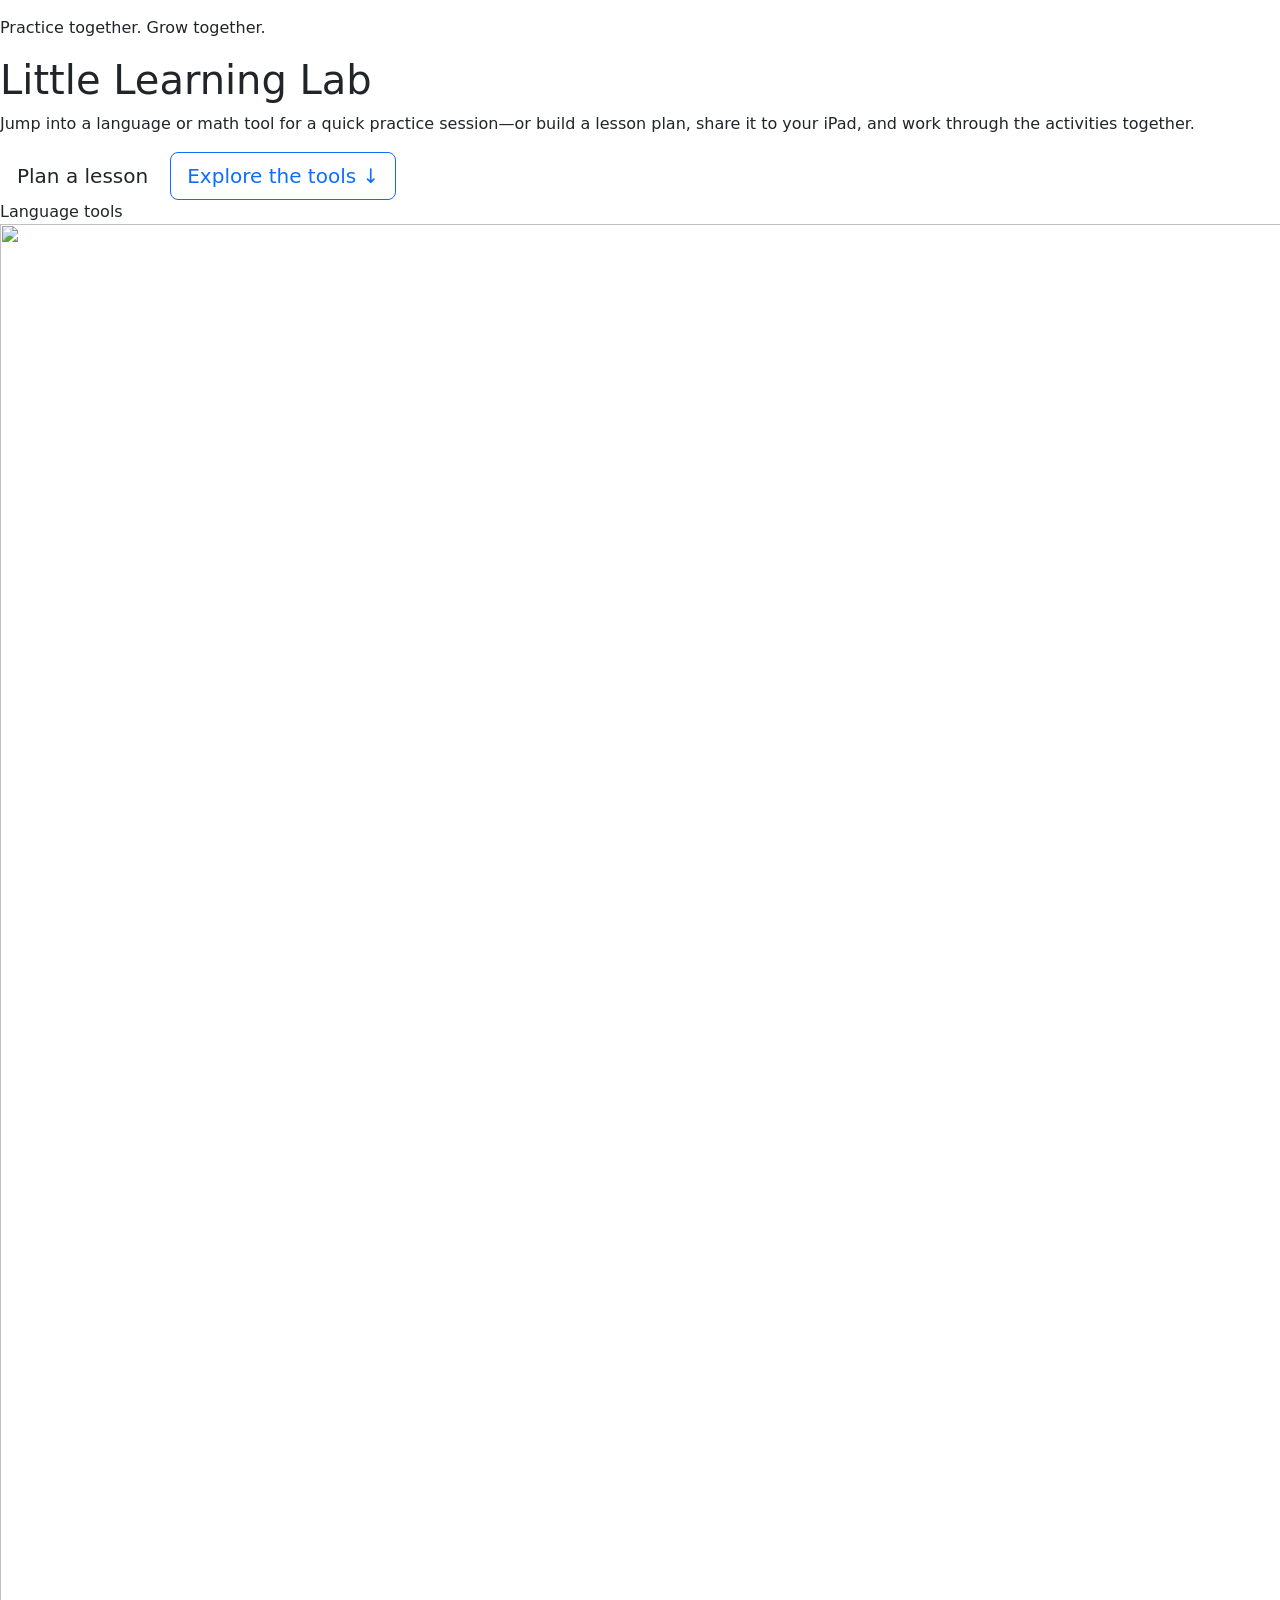
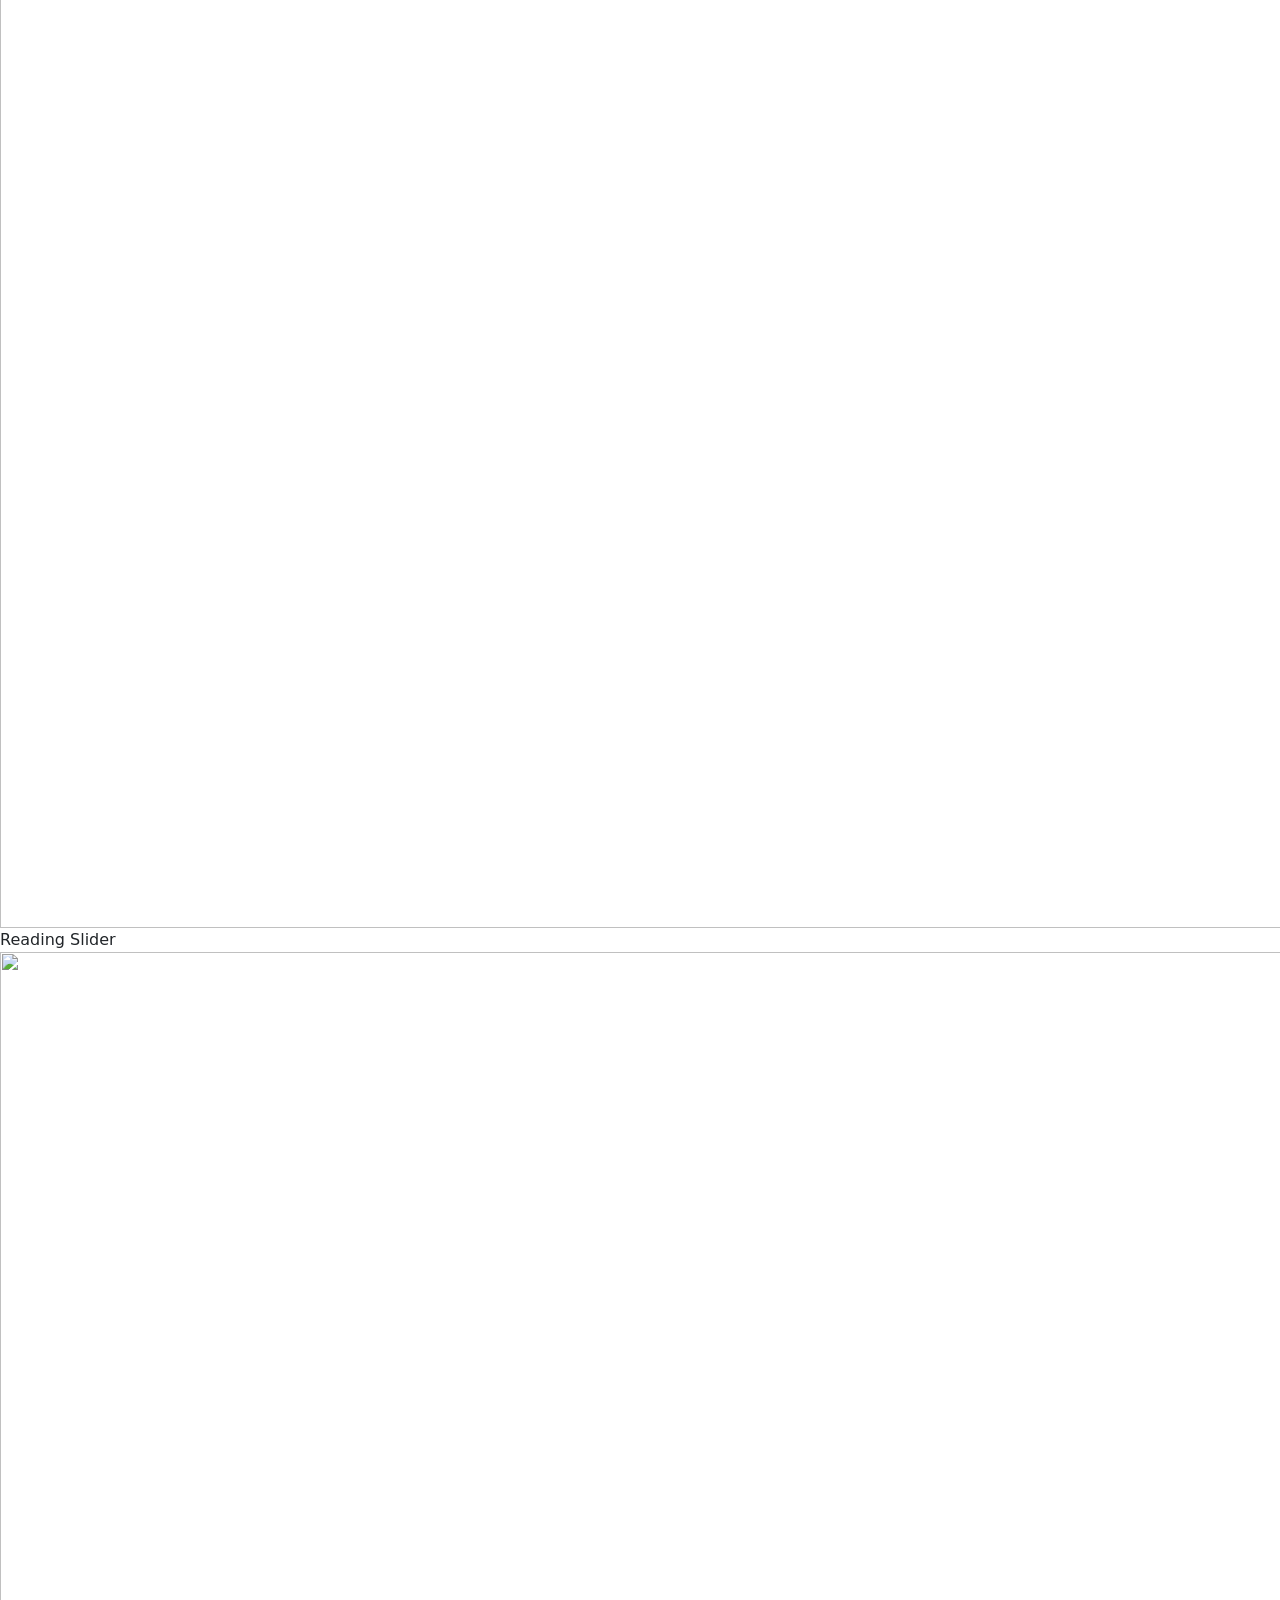
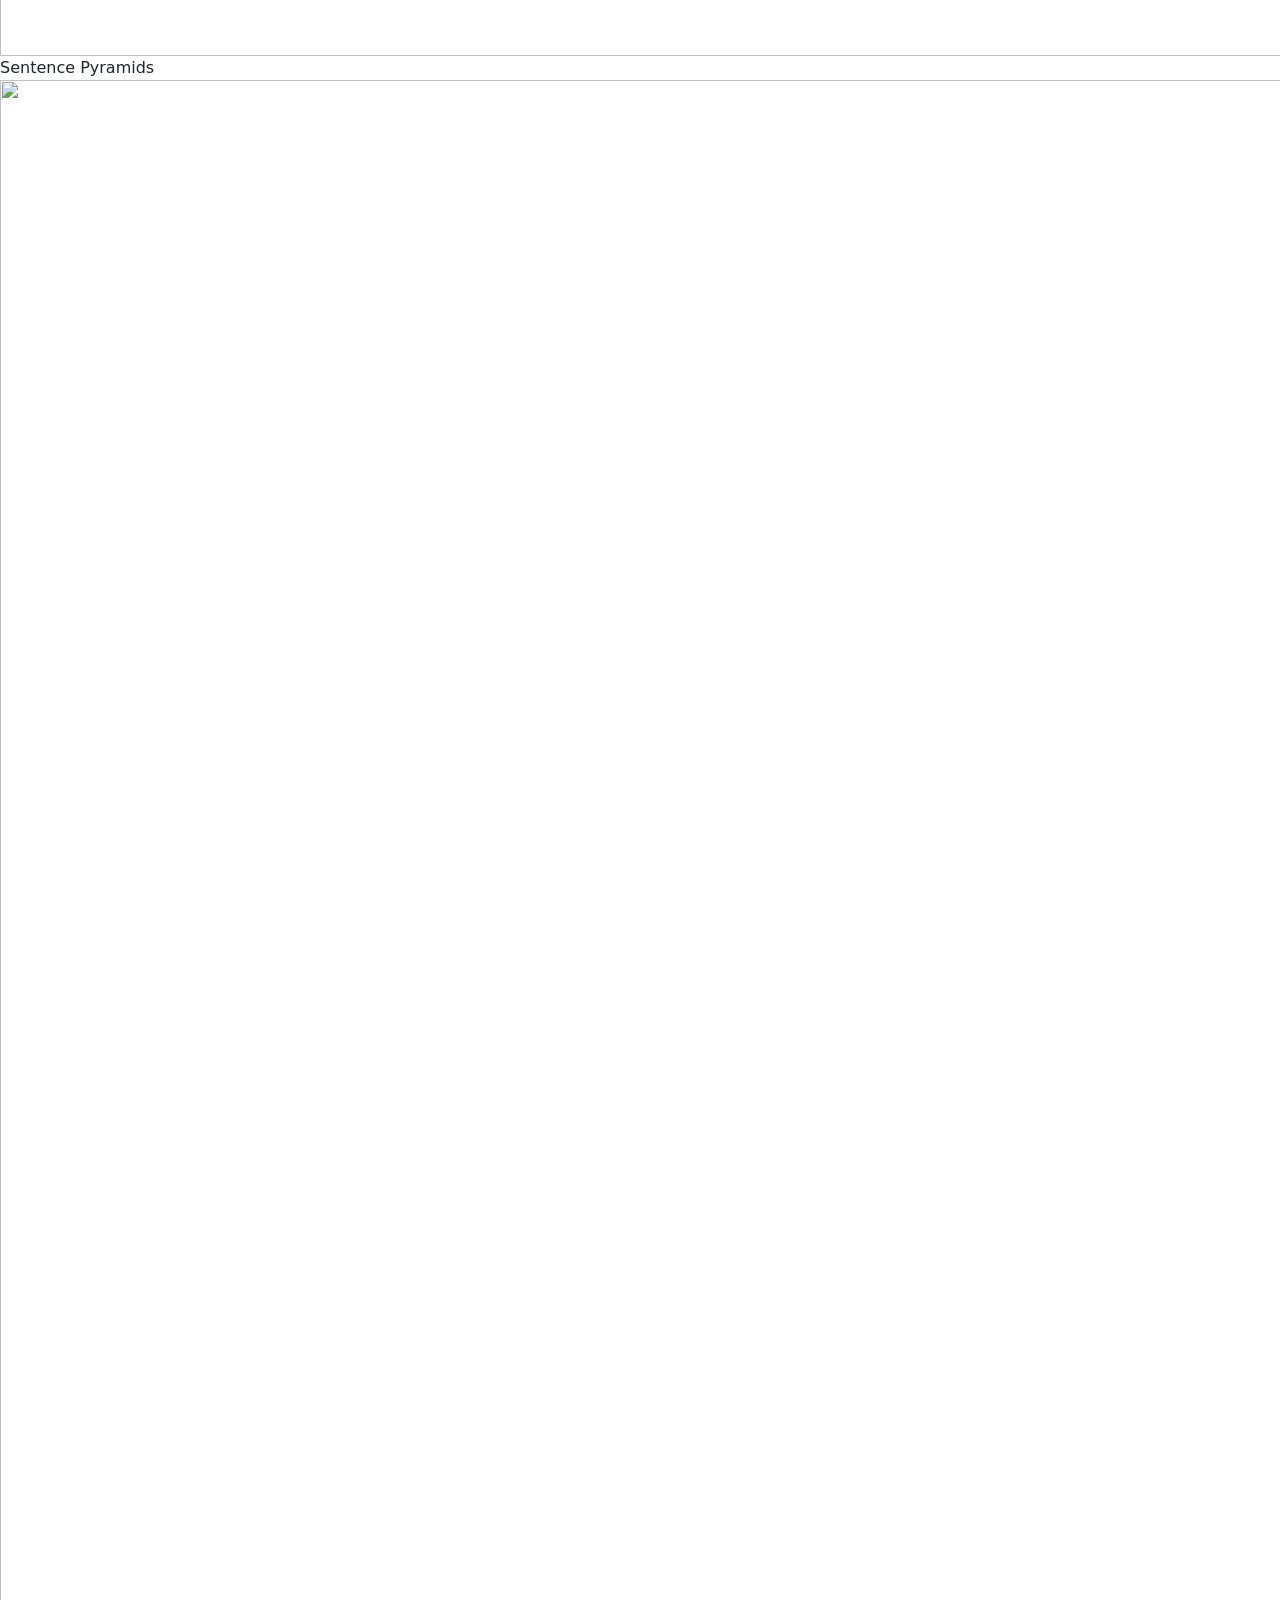
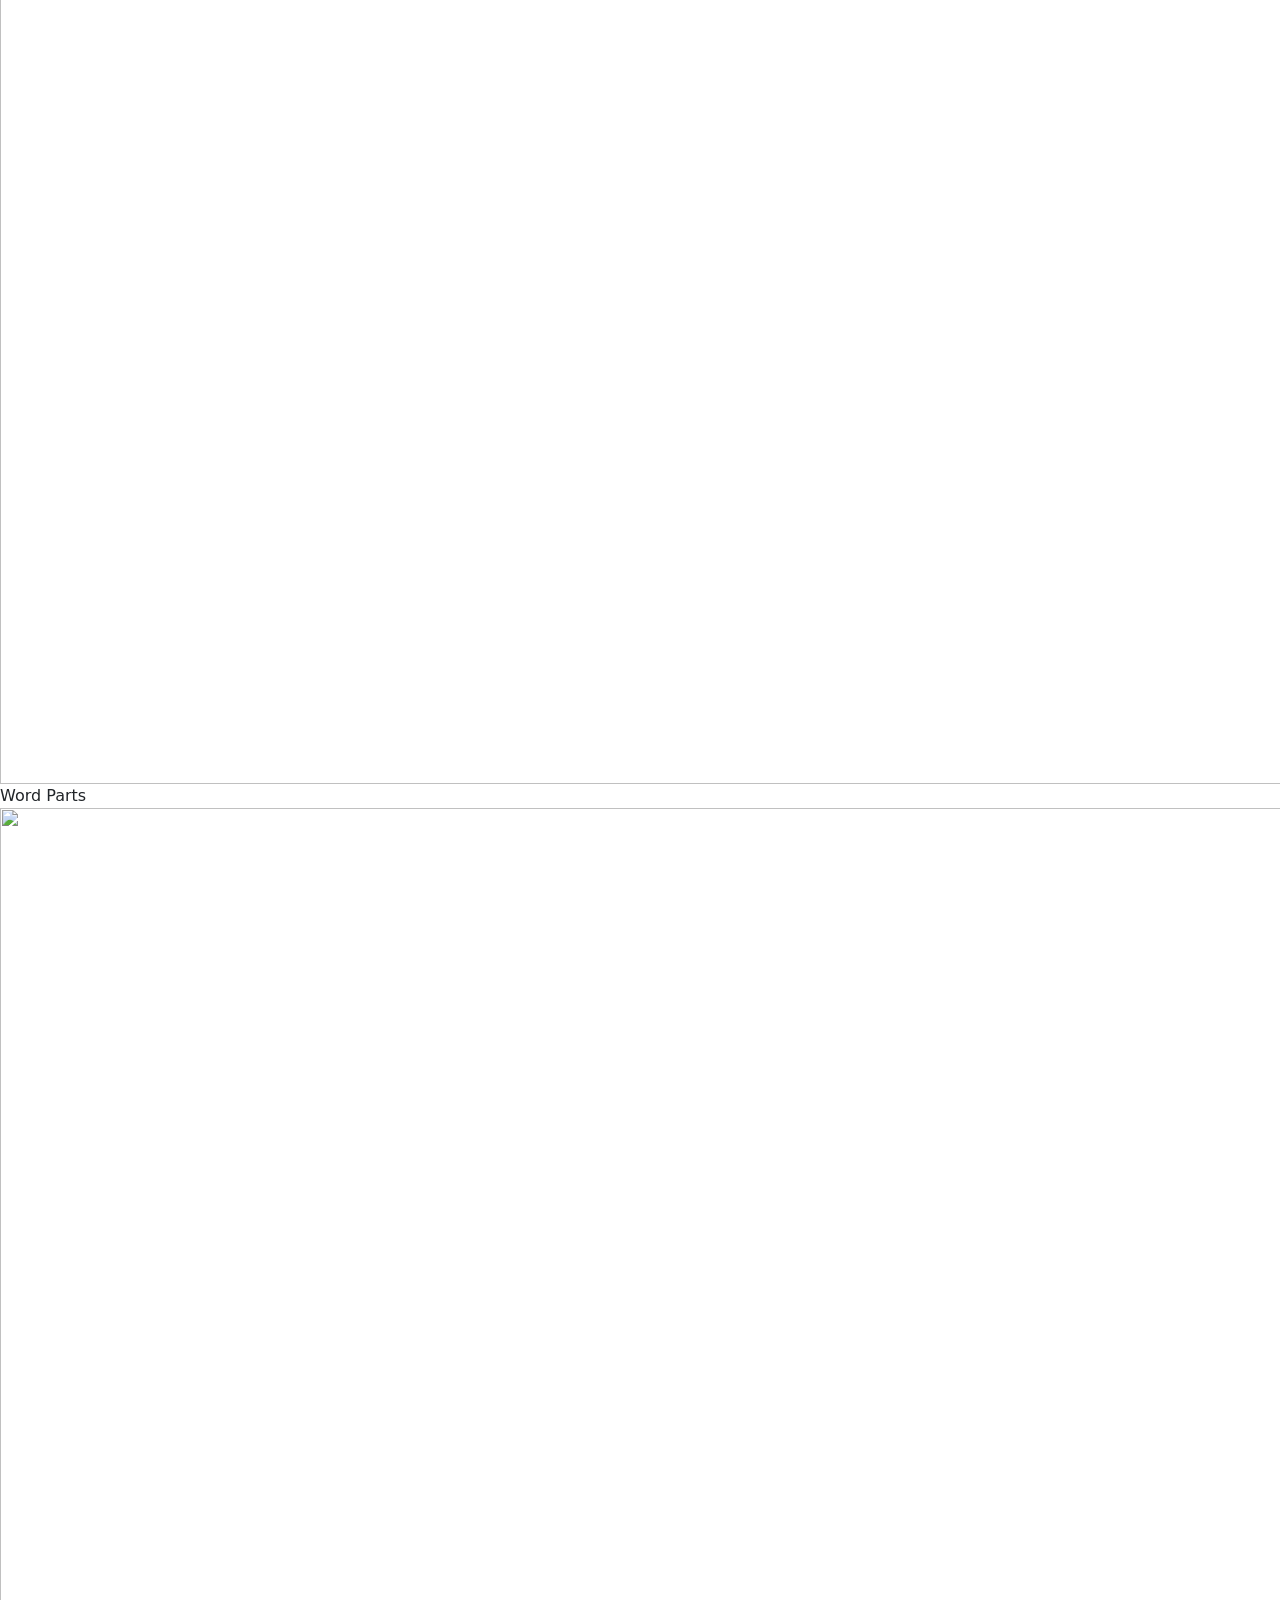
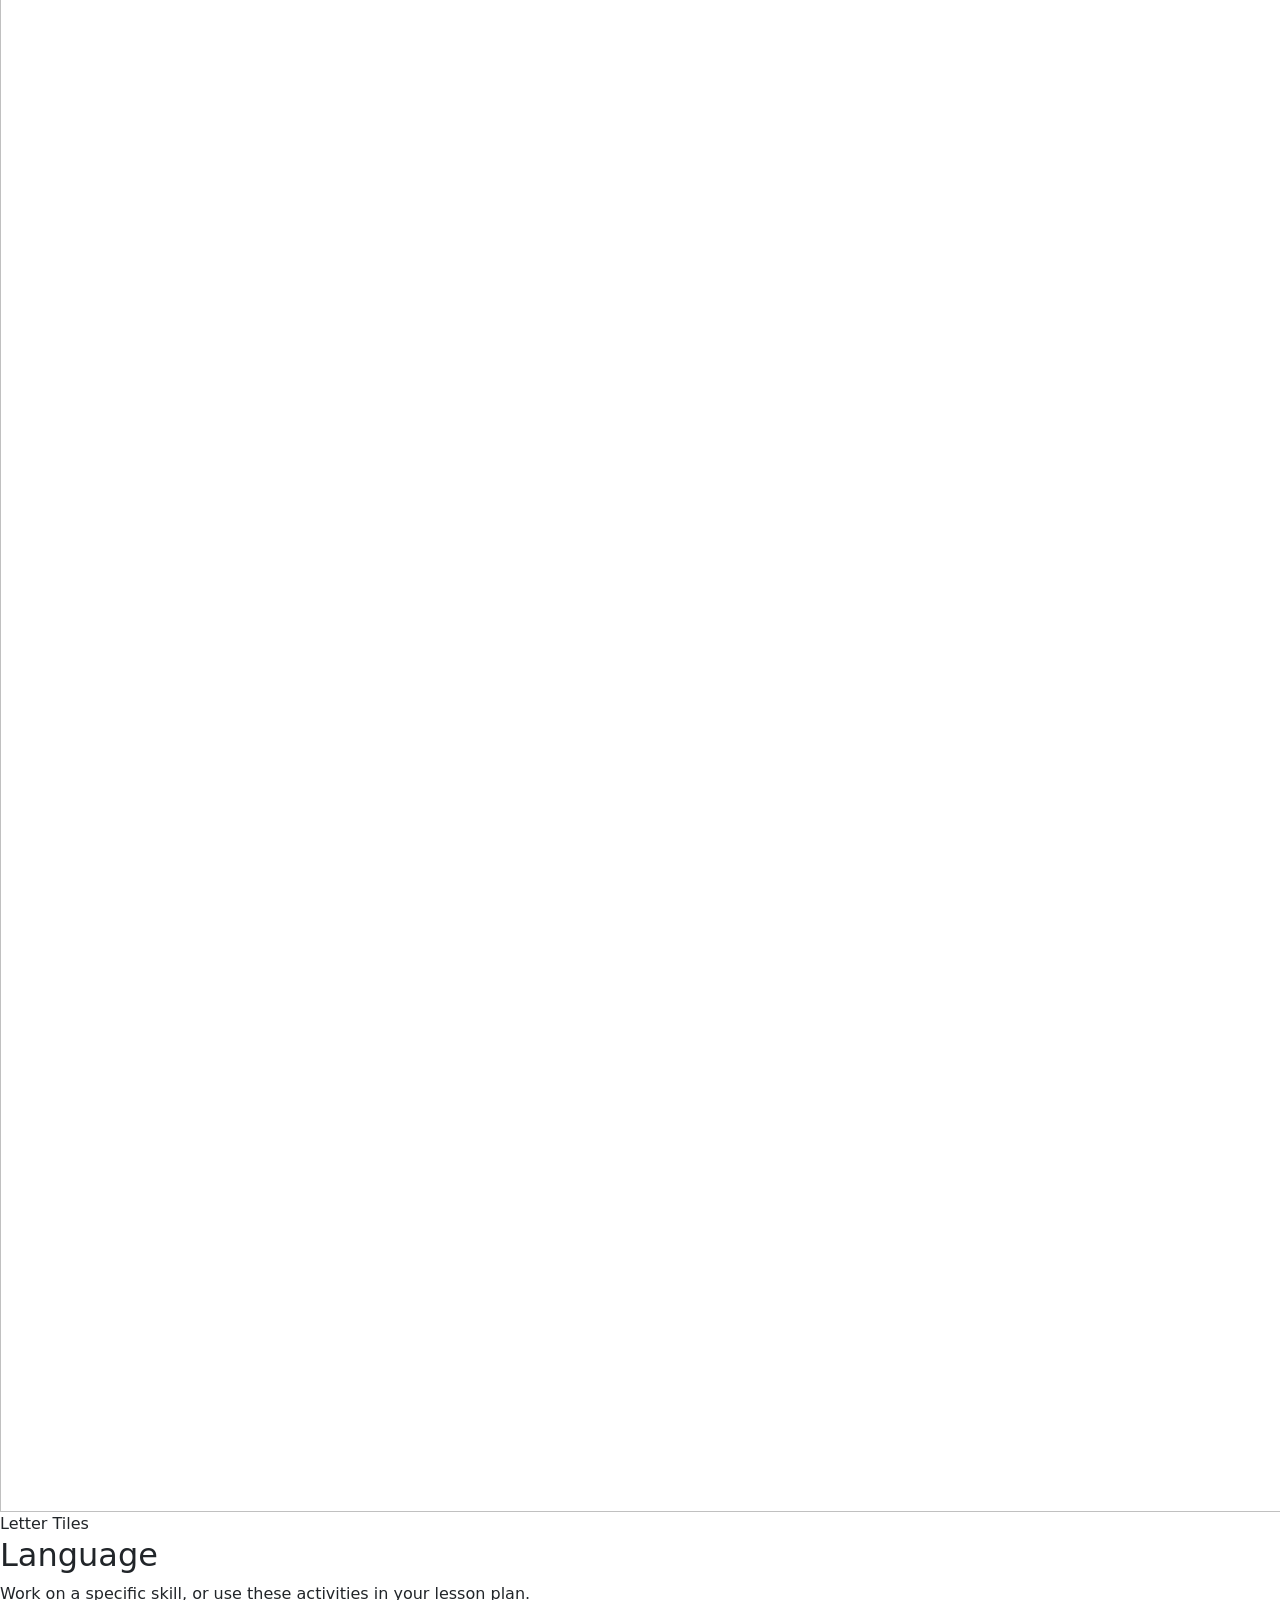
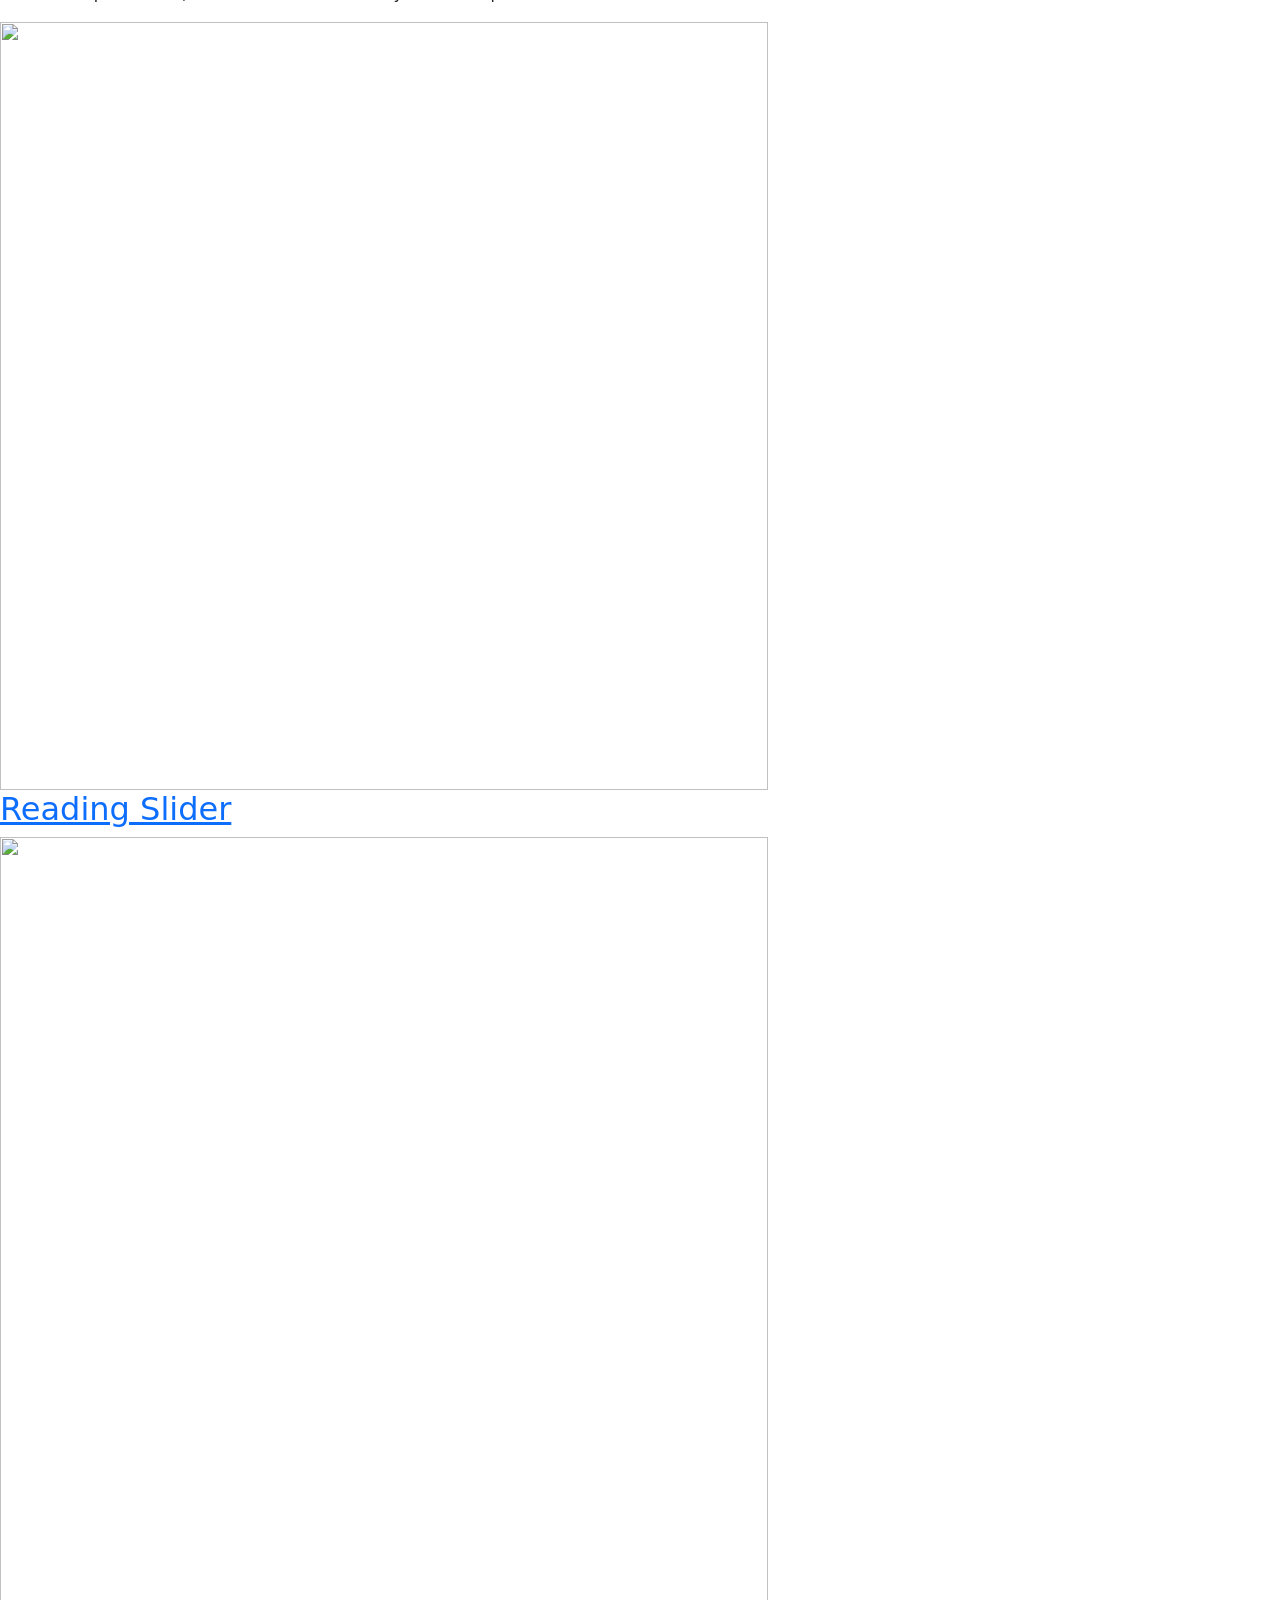
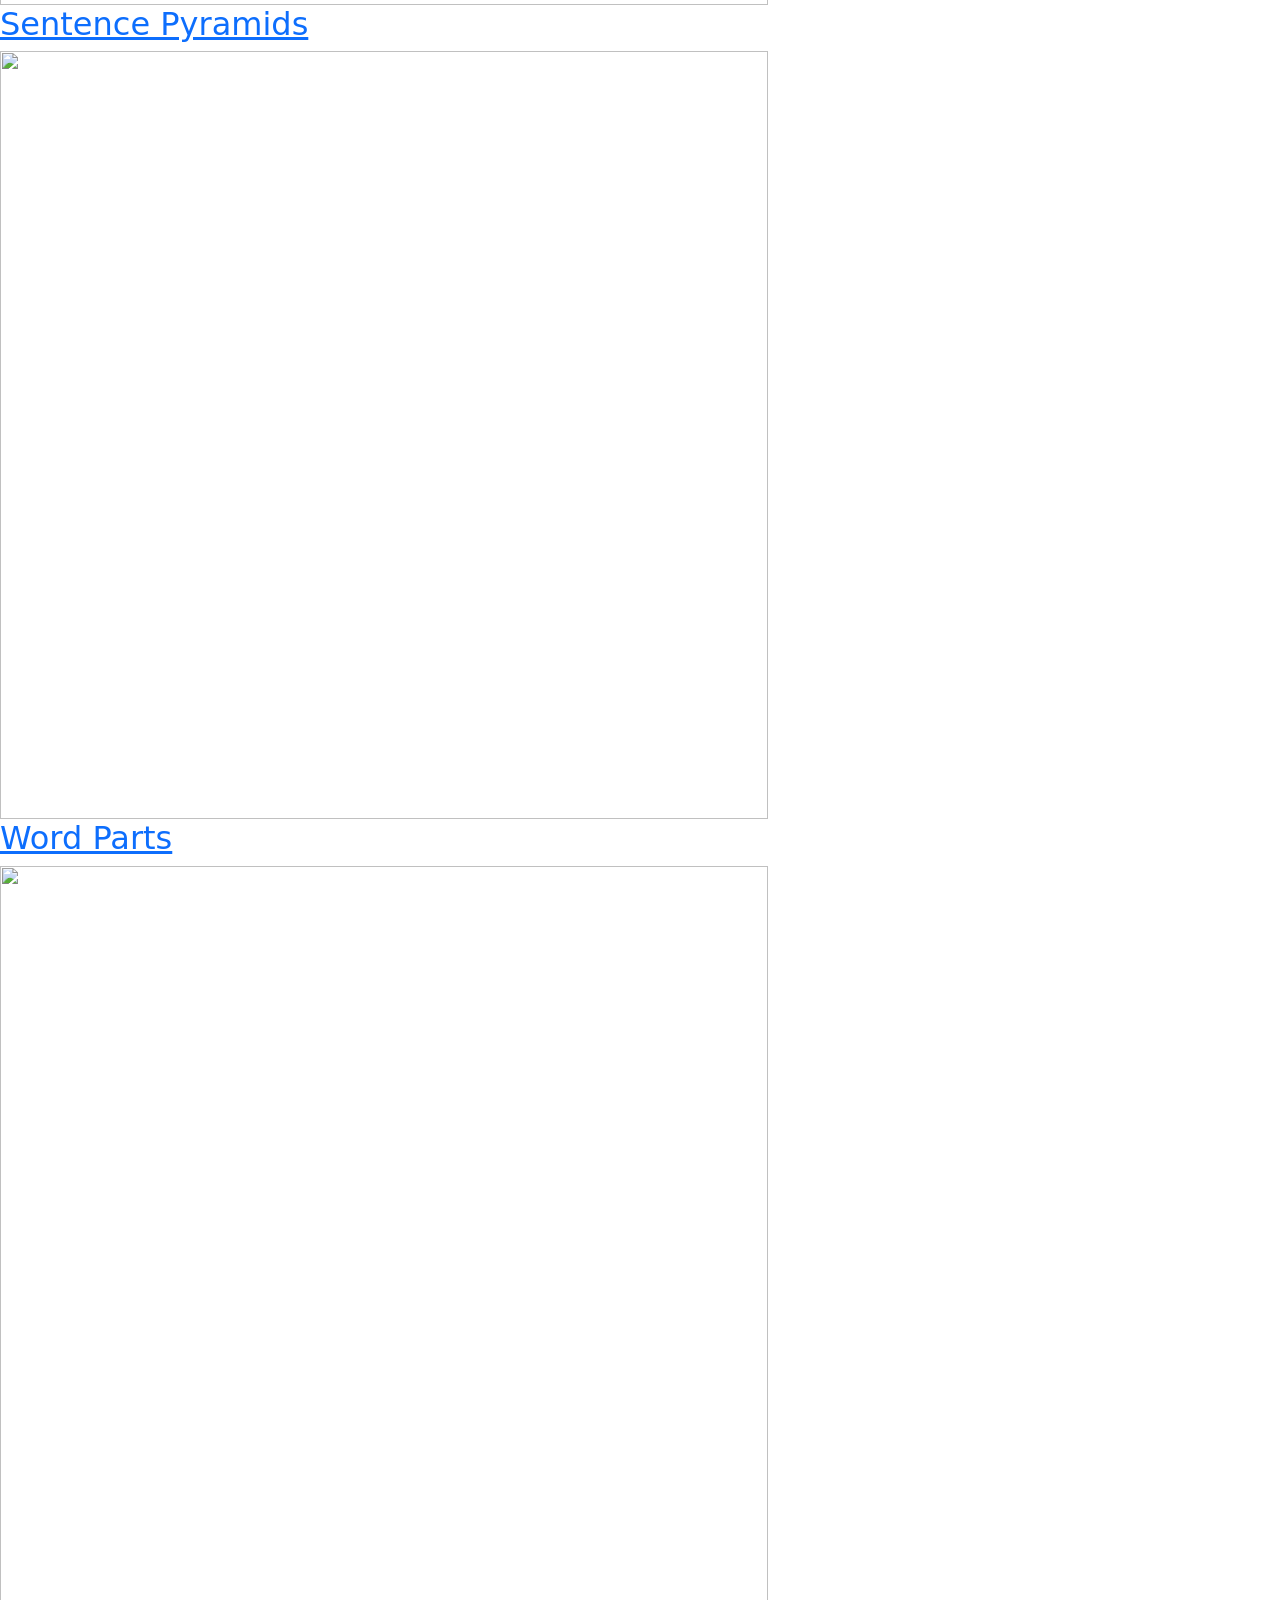
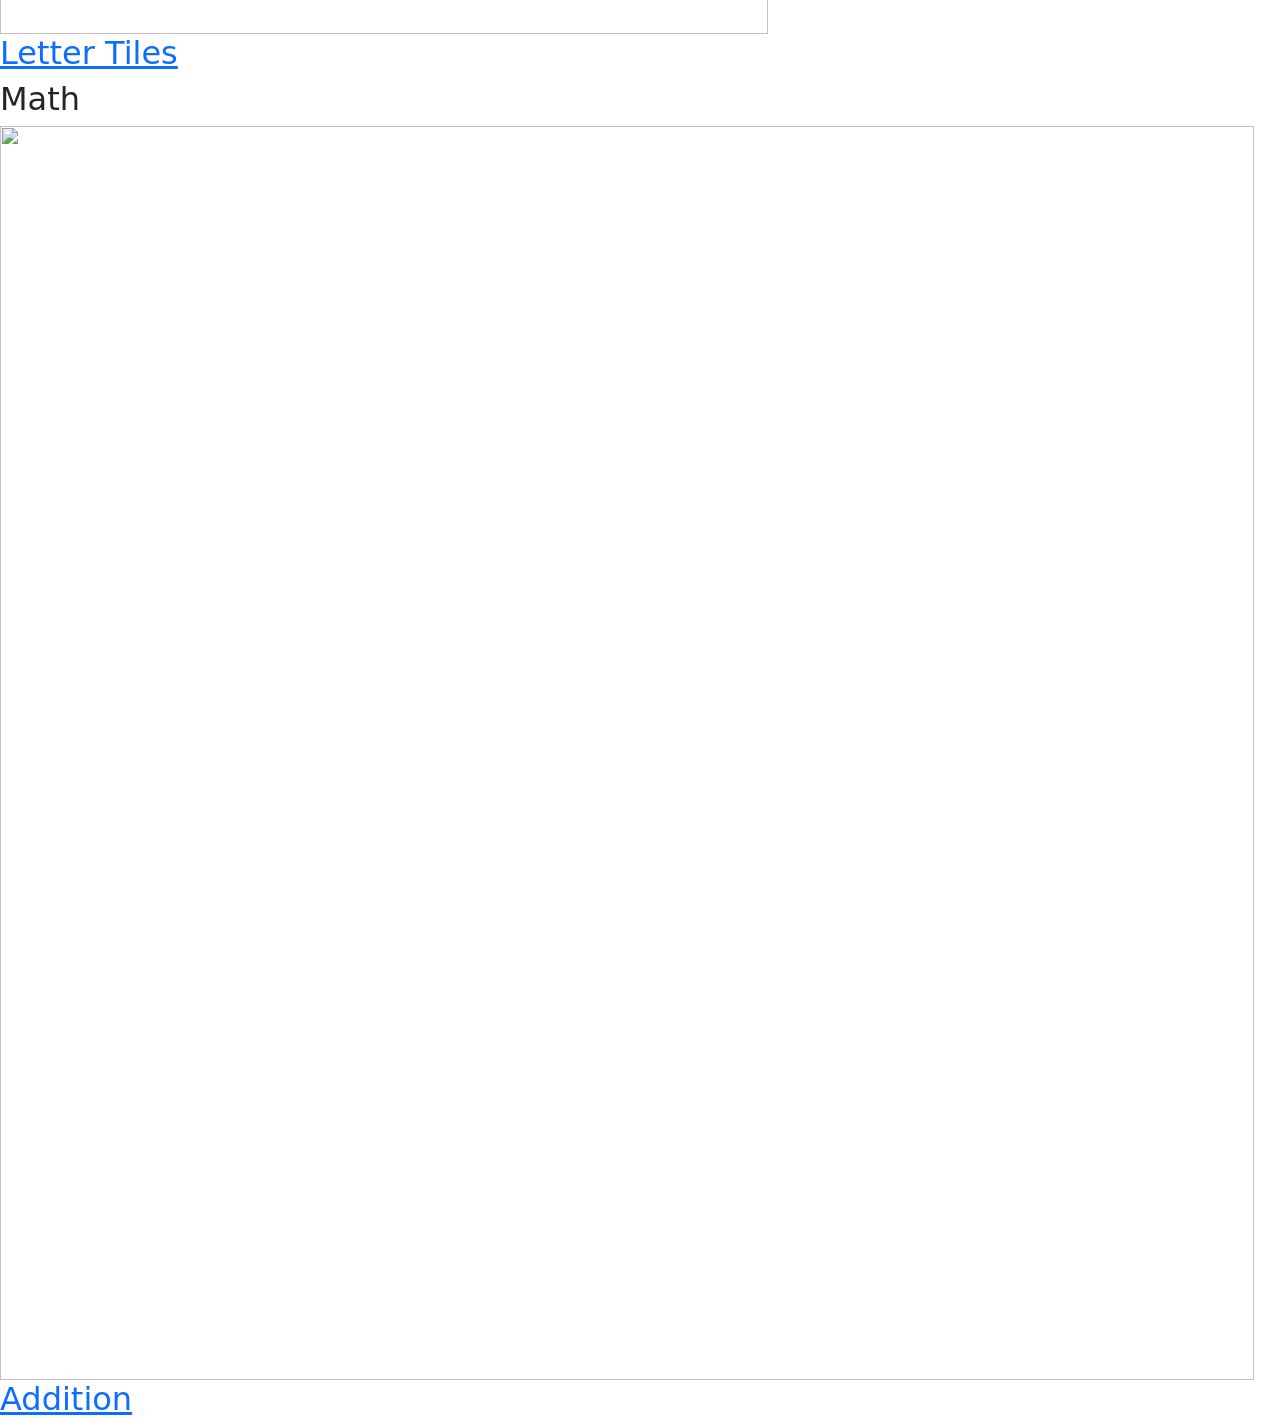
==== index.html @ f323478c "Updates social preview" ====
<!doctype html>
<html lang="en">
<head>
  <meta charset="utf-8">
  <meta name="viewport" content="width=device-width, initial-scale=1">
  <title>Little Learning Lab</title>
  <link rel="stylesheet" href="https://cdn.jsdelivr.net/npm/bootstrap@5.3.3/dist/css/bootstrap.min.css">
  <link rel="stylesheet" href="assets/css/styles.css">
<link rel="icon" type="image/x-icon" href="favicon.ico?v=puppy3">
<link rel="icon" type="image/png" sizes="32x32" href="assets/img/branding/favicon-32.png?v=puppy3">
<link rel="apple-touch-icon" sizes="180x180" href="assets/img/branding/apple-touch-icon.png?v=puppy3">
<!-- LITTLE LEARNING LAB SOCIAL START -->
<meta property="og:type" content="website">
<meta property="og:site_name" content="Little Learning Lab">
<meta property="og:title" content="Little Learning Lab">
<meta property="og:description" content="Playful language and math practice, with tools you can turn into a lesson plan.">
<meta property="og:url" content="https://meghanhorton.github.io/learning-lab/">
<meta property="og:image" content="https://meghanhorton.github.io/learning-lab/assets/img/branding/social-preview.png?v=7913369b5743">
<meta property="og:image:secure_url" content="https://meghanhorton.github.io/learning-lab/assets/img/branding/social-preview.png?v=7913369b5743">
<meta property="og:image:type" content="image/png">
<meta property="og:image:width" content="1734">
<meta property="og:image:height" content="907">
<meta property="og:image:alt" content="A fan of colorful cards for Reading Slider, Sentence Pyramids, Word Parts, Letter Tiles, Addition, and Lesson Plan.">
<meta name="twitter:card" content="summary_large_image">
<meta name="twitter:title" content="Little Learning Lab">
<meta name="twitter:description" content="Playful language and math practice, with tools you can turn into a lesson plan.">
<meta name="twitter:image" content="https://meghanhorton.github.io/learning-lab/assets/img/branding/social-preview.png?v=7913369b5743">
<meta name="twitter:image:alt" content="A fan of colorful cards for Reading Slider, Sentence Pyramids, Word Parts, Letter Tiles, Addition, and Lesson Plan.">
<!-- LITTLE LEARNING LAB SOCIAL END -->
</head>
<body data-page="home">
  <nav id="appbar" class="appbar" aria-label="App navigation">
    <div class="nav-group" data-nav-slot="links"></div>
    <span class="appbar-title"></span>
    <div class="nav-group" data-nav-slot="reading"></div>
    <div class="nav-group nav-actions" data-nav-slot="actions"></div>
    <div class="nav-group" data-nav-slot="timer"></div>
    <p id="app-notice" class="app-notice" role="status" aria-live="polite"></p>
  </nav>
  <main class="page-content home-content">
    <section class="home-hero" aria-labelledby="hero-title">
      <div class="hero-copy">
        <p class="hero-eyebrow">Practice together. Grow together.</p>
        <h1 id="hero-title">Little Learning Lab</h1>
        <p class="hero-description">Jump into a language or math tool for a quick practice session—or build a lesson plan, share it to your iPad, and work through the activities together.</p>
        <div class="hero-actions">
          <a class="btn btn-lg hero-lesson-button" href="lesson.html">
            <span class="hero-button-icon" data-tool-icon="lesson" aria-hidden="true"></span>
            Plan a lesson
          </a>
          <a class="btn btn-lg btn-outline-primary" href="#practice-tools">Explore the tools <span aria-hidden="true">↓</span></a>
        </div>
      </div>
      <div class="hero-preview hero-language-preview" aria-hidden="true">
        <div class="hero-language-heading"><img src="assets/img/tool-icons/lesson-plan.png" alt=""><span>Language tools</span></div>
        <div class="hero-language-grid">
          <div class="hero-language-card tool-theme" data-tool="slider"><div class="hero-language-art"><img src="assets/img/tool-icons/reading-slider.png" alt="" width="2048" height="2304" decoding="async"></div><span class="hero-language-label">Reading Slider</span></div>
          <div class="hero-language-card tool-theme" data-tool="pyramid"><div class="hero-language-art"><img src="assets/img/tool-icons/sentence-pyramids.png" alt="" width="2048" height="2304" decoding="async"></div><span class="hero-language-label">Sentence Pyramids</span></div>
          <div class="hero-language-card tool-theme" data-tool="wordparts"><div class="hero-language-art"><img src="assets/img/tool-icons/word-parts.png" alt="" width="2048" height="2304" decoding="async"></div><span class="hero-language-label">Word Parts</span></div>
          <div class="hero-language-card tool-theme" data-tool="lettertiles"><div class="hero-language-art"><img src="assets/img/tool-icons/letter-tiles.png" alt="" width="2048" height="2304" decoding="async"></div><span class="hero-language-label">Letter Tiles</span></div>
        </div>
      </div>
    </section>
    <section id="practice-tools" aria-labelledby="practice-title">
      <header class="practice-introduction">
        <h2 id="practice-title">Language</h2>
        <p>Work on a specific skill, or use these activities in your lesson plan.</p>
      </header>
      <nav class="tool-grid" aria-label="Practice tools">
        <a class="mascot-tool-card" data-tool="slider" href="language/slider.html">
          <span class="mascot-tool-art">
            <img src="assets/img/tool-icons/reading-slider.png" alt="" width="768" height="768" loading="lazy" decoding="async">
          </span>
          <h2 class="mascot-tool-title">Reading Slider</h2>
        </a>
        <a class="mascot-tool-card" data-tool="pyramid" href="language/pyramid.html">
          <span class="mascot-tool-art">
            <img src="assets/img/tool-icons/sentence-pyramids.png" alt="" width="768" height="768" loading="lazy" decoding="async">
          </span>
          <h2 class="mascot-tool-title">Sentence Pyramids</h2>
        </a>
        <a class="mascot-tool-card" data-tool="wordparts" href="language/wordparts.html">
          <span class="mascot-tool-art">
            <img src="assets/img/tool-icons/word-parts.png" alt="" width="768" height="768" loading="lazy" decoding="async">
          </span>
          <h2 class="mascot-tool-title">Word Parts</h2>
        </a>
        <a class="mascot-tool-card" data-tool="lettertiles" href="language/lettertiles.html">
          <span class="mascot-tool-art">
            <img src="assets/img/tool-icons/letter-tiles.png" alt="" width="768" height="768" loading="lazy" decoding="async">
          </span>
          <h2 class="mascot-tool-title">Letter Tiles</h2>
        </a>
      </nav>
    </section>
  
<section id="math-tools" class="math-home-section" aria-labelledby="math-tools-title"><header class="practice-introduction"><h2 id="math-tools-title">Math</h2></header><nav class="math-tool-grid" aria-label="Math tools"><a class="mascot-tool-card math-addition-card" data-tool="addition" href="math/addition.html"><span class="mascot-tool-art math-addition-art"><img src="assets/img/tool-icons/addition.png" alt="" width="1254" height="1254" loading="lazy" decoding="async"></span><h2 class="mascot-tool-title">Addition</h2></a></nav></section>
</main>
  <script src="https://code.jquery.com/jquery-3.7.1.min.js"></script>
  <script src="assets/js/app.js"></script>
</body>
</html>
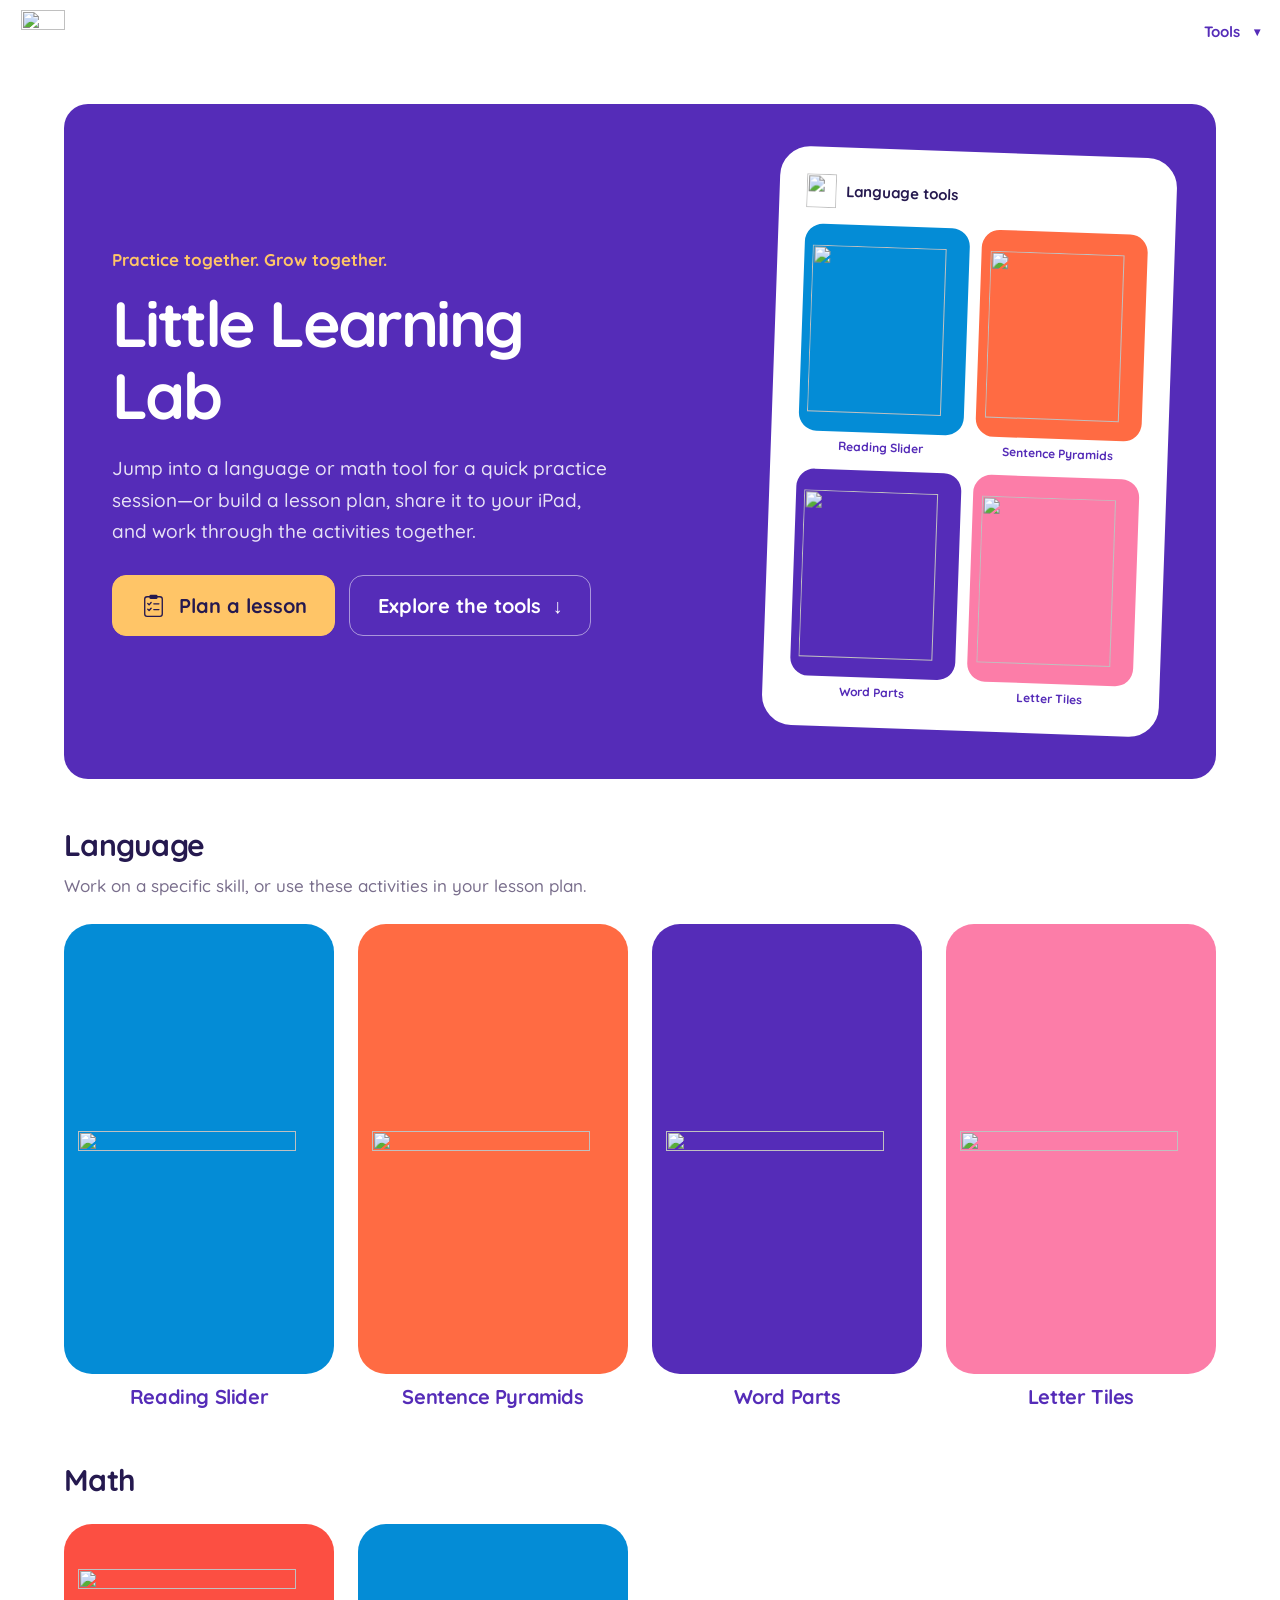
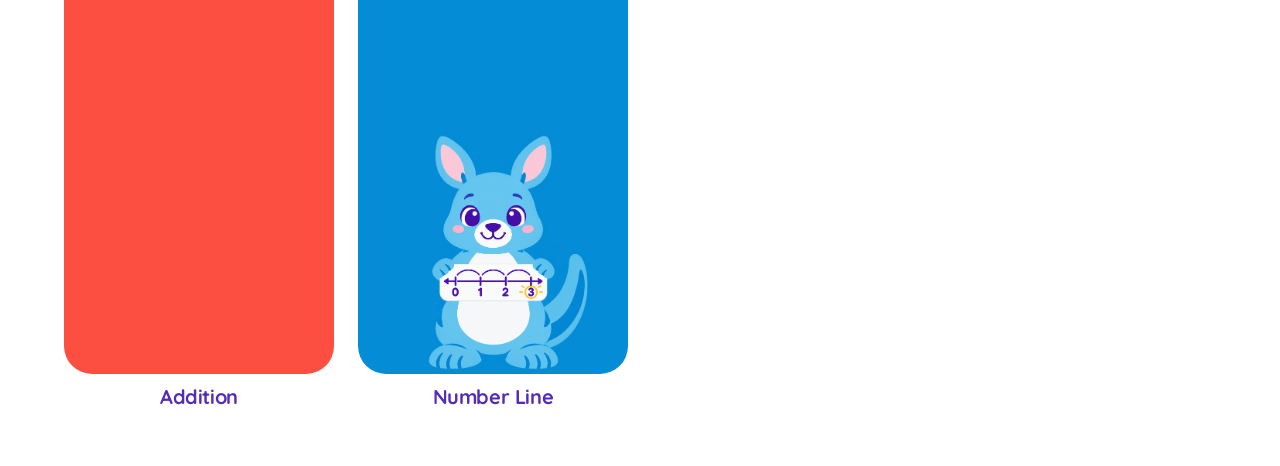
==== commit 5d9c38cb: "Adds numberline tool" ====
--- a/index.html
+++ b/index.html
@@ -94,7 +94,7 @@
       </nav>
     </section>
   
-<section id="math-tools" class="math-home-section" aria-labelledby="math-tools-title"><header class="practice-introduction"><h2 id="math-tools-title">Math</h2></header><nav class="math-tool-grid" aria-label="Math tools"><a class="mascot-tool-card math-addition-card" data-tool="addition" href="math/addition.html"><span class="mascot-tool-art math-addition-art"><img src="assets/img/tool-icons/addition.png" alt="" width="1254" height="1254" loading="lazy" decoding="async"></span><h2 class="mascot-tool-title">Addition</h2></a></nav></section>
+<section id="math-tools" class="math-home-section" aria-labelledby="math-tools-title"><header class="practice-introduction"><h2 id="math-tools-title">Math</h2></header><nav class="math-tool-grid" aria-label="Math tools"><a class="mascot-tool-card math-addition-card" data-tool="addition" href="math/addition.html"><span class="mascot-tool-art math-addition-art"><img src="assets/img/tool-icons/addition.png" alt="" width="1254" height="1254" loading="lazy" decoding="async"></span><h2 class="mascot-tool-title">Addition</h2></a><a class="mascot-tool-card numberline-tool-card" data-tool="numberline" href="math/numberline.html"><span class="mascot-tool-art numberline-tool-art"><img src="assets/img/tool-icons/numberline.png" alt="" width="1254" height="1254" loading="lazy" decoding="async"></span><h2 class="mascot-tool-title">Number Line</h2></a></nav></section>
 </main>
   <script src="https://code.jquery.com/jquery-3.7.1.min.js"></script>
   <script src="assets/js/app.js"></script>
--- a/assets/css/styles.css
+++ b/assets/css/styles.css
@@ -0,0 +1,584 @@
+@import url('https://fonts.googleapis.com/css2?family=Quicksand:wght@400;500;600;700&display=swap');
+@font-face {
+  font-family: 'KG Primary Penmanship Alt';
+  src: url('../fonts/KGPrimaryPenmanshipAlt.ttf') format('truetype');
+  font-weight: 400;
+  font-style: normal;
+  font-display: swap;
+}
+/* Screenshot-based palette: white, deep purple, and saturated activity colors. */
+:root {
+  --nav-height: 76px;
+  --ink: #25194f;
+  --muted-ink: #736b8b;
+  --accent: var(--theme-purple);
+  --accent-dark: #442393;
+  --border-color: #ded8ef;
+  --unread-color: #777;
+  --read-color: #000;
+  --pending-color: #eee;
+  --completed-color: #777;
+  --track-color: #dedbe8;
+  --emphasis-track-color: var(--theme-yellow);
+  --emphasis-track-read-color: var(--theme-orange);
+  --part-color: var(--theme-purple);
+  --part-read-color: #442393;
+  --dot-color: var(--theme-purple);
+  --handle-size: 68px;
+  --theme-yellow: #FFC567;
+  --theme-red: #FC4F42;
+  --theme-purple: #552CB8;
+  --theme-pink: #FC7DA8;
+  --theme-orange: #FF6B43;
+  --theme-light-blue: #048CD6;
+}
+* { box-sizing: border-box; }
+[hidden] { display: none; }
+body { margin: 0; color: var(--ink); background: #fff; font-family: 'Quicksand',Arial,sans-serif; font-weight: 500; }
+button, input, textarea, select, .btn, .form-control { font-family: inherit; }
+button, a { -webkit-tap-highlight-color: transparent; }
+button:disabled { opacity: .35; cursor: default; }
+body.is-reading { overflow: hidden; }
+h1, h2, h3 { color: var(--ink); font-weight: 700; }
+a { color: var(--accent); }
+.page-content { max-width: 1000px; margin: auto; padding: calc(var(--nav-height) + 40px) 24px 56px; }
+.setup-panel { max-width: 850px; }
+.setup-panel > h1 { font-size: clamp(32px,4vw,44px); letter-spacing: -.025em; margin-bottom: 28px; }
+.setup-panel > form { padding: 0; background: transparent; border: 0; border-radius: 0; box-shadow: none; }
+.form-label { font-weight: 700; color: var(--ink); }
+.form-control, .form-select { border: 1.5px solid #d9d2eb; border-radius: 12px; color: var(--ink); background-color: #fff; padding: .7rem .9rem; }
+.form-control:focus, .form-select:focus { border-color: #8864D0; box-shadow: 0 0 0 3px #552CB814; }
+.form-control::placeholder { color: #a39bb7; }
+.form-range::-webkit-slider-thumb { background: var(--accent); }
+.form-range::-moz-range-thumb { background: var(--accent); }
+.btn { border-radius: 12px; font-weight: 700; padding: .65rem 1rem; border-width: 1.5px; box-shadow: none; }
+.btn-lg { border-radius: 14px; padding: .9rem 1.7rem; font-size: 20px; }
+.btn-primary { --bs-btn-bg: #552CB8; --bs-btn-border-color: #552CB8; --bs-btn-hover-bg: #4A26A2; --bs-btn-hover-border-color: #4A26A2; --bs-btn-active-bg: #442393; --bs-btn-active-border-color: #442393; --bs-btn-disabled-bg: #552CB8; --bs-btn-disabled-border-color: #552CB8; }
+.btn-outline-primary { --bs-btn-color: #552CB8; --bs-btn-border-color: #cec3f5; --bs-btn-hover-color: #442393; --bs-btn-hover-bg: #f4f0ff; --bs-btn-hover-border-color: #a898ed; --bs-btn-active-bg: #f4f0ff; --bs-btn-active-color: #442393; }
+.btn-outline-secondary { --bs-btn-color: #5f557b; --bs-btn-border-color: #dcd5eb; --bs-btn-hover-color: #25194f; --bs-btn-hover-bg: #f6f3fc; --bs-btn-hover-border-color: #b8acce; }
+.btn-outline-danger { --bs-btn-color: #BC3B32; --bs-btn-border-color: var(--theme-red); --bs-btn-hover-bg: var(--theme-red); --bs-btn-hover-color: #fff; --bs-btn-hover-border-color: var(--theme-red); }
+/* Navigation: white, dark-purple icons, thin borders, no raised button shadows. */
+.appbar { position: fixed; inset: 0 0 auto; min-height: 76px; padding: 12px 20px; background: white; border-bottom: 1px solid #f0edf5; box-shadow: none; display: flex; align-items: center; gap: 14px; flex-wrap: wrap; z-index: 1000; }
+.nav-group { display: flex; align-items: center; gap: 8px; }
+.nav-actions { margin-left: auto; }
+.appbar-title { display:flex; align-items:center; flex-shrink:0; }
+.icon-button { display: inline-flex; align-items: center; justify-content: center; flex: 0 0 auto; width: 46px; height: 46px; padding: 10px; border: 1px solid #ded6f1; border-radius: 12px; background: white; color: var(--ink); cursor: pointer; text-decoration: none; box-shadow: none; transition: background-color 120ms, border-color 120ms; }
+.icon-button[hidden] { display: none; }
+.icon-button:hover:not(:disabled) { color: var(--accent); background: #f4f0ff; border-color: #b9aaf0; }
+.icon-button:focus-visible { outline: 3px solid var(--accent); outline-offset: 3px; }
+.icon-button.success-button { color: white; border-color: #552CB8; background: #552CB8; }
+.icon-button.success-button:hover:not(:disabled) { color: white; border-color: #442393; background: #442393; }
+.nav-icon { width: 23px; height: 23px; flex: 0 0 auto; }
+.nav-count { font-size: 13px; font-weight: 700; color: var(--muted-ink); white-space: nowrap; padding: 0 3px; }
+.timer-value { min-width: 65px; padding: 7px 9px; border-radius: 9px; background: #f5f1ff; color: var(--ink); font-variant-numeric: tabular-nums; font-weight: 700; text-align: center; }
+.app-notice { position: absolute; top: 100%; left: 12px; right: 12px; text-align: center; font-size: 13px; color: var(--muted-ink); pointer-events: none; background: #ffffffee; }
+.app-notice:empty { display: none; }
+/* Homepage: saturated activity tiles, like the activity-grid reference. */
+.home-content { max-width: 1200px; }
+.tool-grid { display: grid; grid-template-columns: repeat(2,minmax(0,1fr)); gap: 24px; }
+.tool-card { display: flex; flex-direction: column; align-items: flex-start; min-height: 310px; padding: 28px; border-radius: 27px; border: 0; text-decoration: none; box-shadow: none; transition: transform 140ms; }
+.tool-card:hover { color: inherit; transform: translateY(-3px); }
+.tool-card:focus-visible { outline: 4px solid var(--accent); outline-offset: 6px; }
+.tool-card h2 { color: inherit; font-size: 27px; letter-spacing: -.025em; font-weight: 700; margin-bottom: 12px; }
+.tool-card p { font-size: 16px; line-height: 1.5; margin-bottom: 24px; }
+.tool-card .card-open { margin-top: auto; font-weight: 700; width: 100%; display: flex; align-items: center; justify-content: space-between; gap: 14px; }
+.tool-card .card-open > span { font-size: 25px; line-height: 1; }
+.tool-card .card-icon { width: 64px; height: 64px; margin-bottom: 26px; padding: 0; background: transparent; }
+.tool-card[data-tool='slider'] { background:var(--tool-color); color:var(--tool-ink); }
+.tool-card[data-tool='pyramid'] { background:var(--tool-color); color:var(--tool-ink); }
+.tool-card[data-tool='wordparts'] { background:var(--tool-color); color:var(--tool-ink); }
+.tool-card[data-tool='lettertiles'] { background:var(--tool-color); color:var(--tool-ink); }
+/* Parent-facing emphasis settings remain simple and separate from child practice. */
+.emphasis-settings { border: 1px solid #e1d9f2; border-radius: 14px; padding: 18px; margin: 24px 0; background: #faf8ff; }
+.emphasis-settings legend { float: none; width: auto; font-size: 15px; padding: 0 8px; color: #6a5e86; font-weight: 700; }
+/* Reading canvas: uncluttered text, purple handle, and gold emphasized track. */
+.reader-panel { position: fixed; top: var(--nav-height); right: 0; bottom: 0; left: 0; display: flex; flex-direction: column; background: #fff; }
+.reader-panel[hidden] { display: none; }
+.reading-viewport { flex: 1; min-height: 0; position: relative; overflow: auto; scrollbar-width: none; overscroll-behavior: contain; }
+.reading-viewport::-webkit-scrollbar { display: none; }
+.reading-stage { --reading-size: 64px; --word-gap: 28px; --line-gap: 20px; height: 100%; position: relative; }
+.reading-footer { padding: 16px 20px; text-align: center; color: #958baa; font-size: 14px; min-height: 48px; }
+.reading-row { position: relative; display: flex; align-items: flex-start; justify-content: center; gap: var(--word-gap); flex-wrap: nowrap; width: max-content; }
+.reading-word { flex: 0 0 auto; min-width: 46px; }
+.reading-letters { display: flex; justify-content: center; white-space: nowrap; font-family: 'KG Primary Penmanship Alt',Arial,sans-serif; font-size: var(--word-size,var(--reading-size)); font-weight: 400; font-synthesis: none; line-height: 1.25; letter-spacing: .025em; }
+.reading-letter { display: inline-block; color: var(--unread-color); transition: color 80ms; }
+.reading-letter.is-read { color: var(--read-color); }
+.reading-letter.part-letter { color: var(--part-color); }
+.reading-letter.part-letter.is-read { color: var(--part-read-color); }
+.reading-slider { position: relative; height: 48px; margin-top: 8px; pointer-events: none; }
+.reading-track { position: absolute; top: 50%; left: 0; right: 0; height: 8px; transform: translateY(-50%); border-radius: 999px; background: var(--track-color); overflow: hidden; }
+.track-segment { position: absolute; top: 0; bottom: 0; left: var(--segment-left); width: var(--segment-width); background: var(--track-color); overflow: hidden; }
+.track-segment.is-emphasis { background: var(--emphasis-track-color); }
+.track-fill { position: absolute; inset: 0 auto 0 0; width: var(--segment-progress,0%); background: var(--read-color); }
+.track-segment.is-emphasis .track-fill { background: var(--emphasis-track-read-color); }
+.reading-handle { position: absolute; left: var(--dot-x,0px); bottom: 24px; width: var(--handle-size); height: var(--handle-size); transform: translate(-50%,50%); border: 5px solid white; border-radius: 50%; background: var(--dot-color); box-shadow: 0 2px 5px #25194f20; cursor: grab; touch-action: none; user-select: none; z-index: 2; }
+.reading-handle::before { content: ''; position: absolute; inset: -8px; border-radius: 50%; }
+.is-dragging .reading-handle { cursor: grabbing; }
+.reading-handle:focus-visible { outline: 3px solid var(--accent-dark); outline-offset: 4px; }
+.reading-row, .reading-viewport, .reading-footer { -webkit-user-select: none; user-select: none; -webkit-touch-callout: none; }
+/* Slider rows and CSV navigation. */
+body[data-page='slider'] .reading-viewport { scroll-snap-type: y mandatory; }
+.reading-page { height: 100%; min-height: 100%; width: 100%; display: flex; justify-content: center; align-items: center; padding: 30px 56px; scroll-snap-align: start; scroll-snap-stop: always; }
+.measurement-row { position: fixed; top: 0; left: -10000px; width: max-content; display: flex; visibility: hidden; pointer-events: none; }
+.example-dots { position: absolute; top: 20px; bottom: 65px; left: 8px; display: flex; flex-direction: column; align-items: center; gap: 6px; overflow-y: auto; z-index: 3; }
+.example-dots[hidden] { display: none; }
+.example-dot { width: 34px; height: 34px; padding: 0; background: transparent; border: 0; border-radius: 50%; display: grid; place-items: center; }
+.example-dot::before { content: ''; width: 10px; height: 10px; border-radius: 50%; background: #dcd5ea; }
+.example-dot.is-completed::before { background: #048CD6; }
+.example-dot.is-current::before { background: var(--accent); width: 14px; height: 14px; }
+.example-dot:focus-visible { outline: 2px solid var(--accent); }
+/* Pyramid line states. */
+body[data-page='pyramid'] .reading-stage { display: flex; flex-direction: column; align-items: center; justify-content: safe center; gap: var(--line-gap); padding: 20px 44px; }
+body[data-page='pyramid'] .reading-row { flex: 0 0 auto; }
+body[data-page='pyramid'] .reading-row:not(.is-current) .reading-slider,
+body[data-page='pyramid'] .reading-row:not(.is-current) .reading-handle { visibility: hidden; }
+body[data-page='pyramid'] .is-pending .reading-letter { color: var(--pending-color); }
+body[data-page='pyramid'] .is-completed .reading-letter { color: var(--completed-color); }
+/* Word Parts: no text boxes, backgrounds, or underlines. */
+body[data-page='wordparts'] .reading-stage { overflow: hidden; }
+body[data-page='wordparts'] .reading-row { position: absolute; left: 50%; top: 50%; transform: translate(calc(-50% + var(--anchor-offset,0px)),-50%); opacity: 0; visibility: hidden; pointer-events: none; }
+body[data-page='wordparts'] .reading-row.is-current { opacity: 1; visibility: visible; pointer-events: auto; }
+body[data-page='wordparts'] .reading-row.is-leaving { opacity: 1; visibility: visible; }
+.is-leaving .part-letter,.is-leaving .reading-slider,.is-leaving .reading-handle { visibility: hidden; }
+.is-leaving .reading-letter:not(.part-letter) { animation: letter-out 240ms ease-in forwards; }
+.is-entering .reading-letter:not(.part-letter) { animation: letter-in 300ms ease-out both; }
+.part-intro { position: absolute; inset: 0; display: flex; flex-direction: column; align-items: center; justify-content: center; gap: 22px; background: white; text-align: center; }
+.part-intro h2 { color: var(--ink); font-size: 20px; }
+.part-intro p { color: var(--muted-ink); }
+.intro-part { color: var(--part-color); font-family: 'KG Primary Penmanship Alt',Arial,sans-serif; font-size: clamp(80px,18vw,180px); line-height: 1.15; }
+@keyframes letter-out { to { opacity: 0; transform: translateY(-20px); } }
+@keyframes letter-in { from { opacity: 0; transform: translateY(20px); } to { opacity: 1; transform: translateY(0); } }
+/* Lesson plan: understated white sections and a yellow total-time accent. */
+.lesson-heading { display: grid; grid-template-columns: minmax(0,1fr) auto; gap: 20px; align-items: start; margin-bottom: 28px; }
+.lesson-heading h1 { font-size: clamp(30px,4vw,42px); letter-spacing: -.025em; }
+.lesson-total-card { min-width: 120px; padding: 12px 17px; border: 0; border-radius: 15px; background: #FFC567; color: var(--ink); text-align: right; }
+.lesson-total-card span { display: block; font-size: 12px; font-weight: 700; }
+.lesson-total-card output { font-size: 27px; font-weight: 700; font-variant-numeric: tabular-nums; }
+.lesson-section { background: white; border: 1px solid #e5dfef; border-radius: 18px; padding: 24px; margin-bottom: 20px; box-shadow: none; }
+.section-heading { display: flex; align-items: center; gap: 12px; flex-wrap: wrap; margin-bottom: 16px; }
+.section-heading h2 { color: var(--ink); font-size: 23px; font-weight: 700; margin: 0; }
+.section-title { flex: 1; min-width: 160px; }
+.lesson-items { list-style: none; margin: 0; padding: 0; }
+.lesson-item { display: grid; grid-template-columns: 26px minmax(0,1fr) auto; gap: 16px; align-items: start; padding: 15px 0; border-top: 1px solid #f1edf6; }
+.lesson-check { width: 26px; height: 26px; border: 1.5px solid #d4cbea; border-radius: 7px; margin-top: 4px; cursor: pointer; }
+.lesson-check:checked { background-color: var(--accent); border-color: var(--accent); }
+.lesson-check:focus { border-color: #8864D0; box-shadow: 0 0 0 3px #552CB815; }
+.lesson-activity { display: inline-block; font-size: 20px; font-weight: 700; padding: 3px 0; overflow-wrap: anywhere; color: var(--accent); text-decoration: none; }
+.lesson-activity:hover { color: var(--accent-dark); text-decoration: underline; text-underline-offset: 4px; }
+.lesson-item.is-complete .lesson-activity { color: #9a91ab; text-decoration: line-through; }
+.item-time { padding-top: 6px; color: #8a809b; font-size: 14px; font-weight: 700; font-variant-numeric: tabular-nums; text-align: right; white-space: nowrap; }
+.lesson-item-content .form-control { margin-bottom: 8px; }
+.edit-only { display: none; }
+.is-editing .edit-only { display: block; }
+.is-editing .view-only { display: none; }
+.is-editing .editor-actions { display: flex; gap: 8px; flex-wrap: wrap; }
+.lesson-note { color: #8d839e; font-size: 13px; line-height: 1.6; }
+.lesson-bottom-actions { display: flex; gap: 10px; flex-wrap: wrap; margin-top: 20px; }
+/* Letter Tiles: simple cyan tiles, white spelling area, mint completion panel. */
+.tile-layout { display: grid; grid-template-columns: minmax(0,1fr) 240px; gap: 28px; max-width: 1200px; width: 100%; margin: 0 auto; padding: 28px 24px; overflow: auto; }
+.tile-layout h2 { color: var(--ink); font-size: 24px; }
+.tile-bank { display: flex; gap: 12px; flex-wrap: wrap; min-height: 100px; padding: 20px 0; }
+.letter-tile { display: inline-flex; position: relative; flex: 0 0 auto; border: 0; border-radius: 14px; background: #048CD6; box-shadow: none; }
+.tile-grab { border: 0; background: transparent; min-width: 66px; height: 74px; padding: 0 14px; display: grid; place-items: center; font-family: 'KG Primary Penmanship Alt',Arial,sans-serif; font-size: 52px; color: var(--ink); line-height: 1; cursor: grab; touch-action: none; user-select: none; }
+.tile-grab:focus-visible { outline: 3px solid var(--accent); outline-offset: 4px; border-radius: 12px; }
+.tile-board { display: flex; align-items: center; align-content: center; gap: 12px; flex-wrap: wrap; min-height: 180px; padding: 26px; border: 2px dashed #d7cdec; border-radius: 20px; background: white; }
+.tile-board.is-drop-target { border-color: #8864D0; background: #faf8ff; }
+.tile-board.is-correct { border-color: #048CD6; background: #f2fcf8; }
+.tile-board .letter-tile { background: #FFC567; }
+.board-placeholder { color: #a194b7; margin: 0; width: 100%; text-align: center; font-weight: 600; pointer-events: none; }
+.tile-remove { position: absolute; top: -8px; right: -8px; width: 24px; height: 24px; line-height: 18px; border: 1px solid #e1d9ef; border-radius: 50%; background: white; color: #817293; font-size: 18px; }
+.tile-actions { display: flex; gap: 10px; flex-wrap: wrap; margin-top: 22px; }
+.tile-feedback { min-height: 32px; margin-top: 22px; font-size: 20px; font-weight: 700; color: #716582; }
+.tile-feedback.is-positive { color: #552CB8; }
+.tile-completed { align-self: start; background: #EDF8FF; border: 0; padding: 24px; border-radius: 20px; }
+.tile-completed h2 { color: var(--ink); font-size: 23px; }
+.tile-completed > p { color: #567A91; font-size: 14px; }
+.tile-completed li { font-family: 'KG Primary Penmanship Alt',Arial,sans-serif; font-size: 34px; color: #552CB8; margin-bottom: 8px; }
+.tile-ghost { position: fixed; left: var(--ghost-x); top: var(--ghost-y); transform: translate(-50%,-50%); z-index: 2000; pointer-events: none; opacity: .94; }
+.is-drag-source { opacity: .35; }
+/* Shared dialogs and celebration. */
+#share-dialog { width: min(92vw,700px); max-height: 85dvh; overflow: auto; padding: 28px; border: 1px solid #d9ceef; border-radius: 18px; font-family: inherit; color: var(--ink); box-shadow: 0 15px 60px #25194f20; }
+#share-dialog h2 { font-size: 25px; }
+#share-dialog::backdrop { background: #25194f55; }
+.confetti { position: fixed; inset: 0; width: 100%; height: 100%; pointer-events: none; z-index: 2000; }
+/* Responsive behavior; reading geometry is unchanged. */
+@media (max-width: 1000px) { .tool-grid { grid-template-columns: repeat(2,minmax(0,1fr)); } }
+@media (max-width: 850px) { .appbar-title { display: flex; } .appbar { gap: 7px; } }
+@media (max-width: 750px) { .tile-layout { grid-template-columns: 1fr; padding: 22px 16px; } .tile-completed { width: 100%; } }
+@media (max-width: 650px) { .tool-grid { grid-template-columns: 1fr; gap: 20px; } .tool-card { min-height: 260px; padding: 26px; } }
+@media (max-width: 576px) {
+  .appbar { padding: 8px; }
+  .nav-group { gap: 4px; }
+  .icon-button { width: 42px; height: 42px; padding: 8px; }
+  .timer-value { min-width: 53px; padding: 7px; font-size: 14px; }
+  .page-content { padding-left: 18px; padding-right: 18px; }
+  .reading-page { padding-left: 44px; padding-right: 44px; }
+  .lesson-heading { gap: 12px; }
+  .lesson-total-card { min-width: 110px; padding: 9px 12px; }
+  .lesson-total-card output { font-size: 23px; }
+  .lesson-section { padding: 20px; }
+  .lesson-item { gap: 10px; }
+  .lesson-activity { font-size: 18px; }
+  .tile-grab { min-width: 54px; height: 64px; font-size: 46px; padding: 0 10px; }
+  .tile-board { padding: 18px; gap: 10px; }
+}
+@media (prefers-reduced-motion: reduce) {
+  .reading-letter, .tool-card, .icon-button { transition: none; }
+  .tool-card:hover { transform: none; }
+  .is-leaving .reading-letter, .is-entering .reading-letter { animation: none; }
+}
+
+/* Shared tool identities. Cards, hero previews and toolbar badges use these colors. */
+.tool-theme[data-tool='home'] { --tool-color:#f2edff; --tool-ink:#552CB8; --tool-name-color:#25194f; }
+.tool-theme[data-tool='slider'] { --tool-color: var(--theme-light-blue); --tool-ink: #25194f; --tool-name-color: #04699F; }
+.tool-theme[data-tool='pyramid'] { --tool-color: var(--theme-orange); --tool-ink: #25194f; --tool-name-color: #C04F30; }
+.tool-theme[data-tool='wordparts'] { --tool-color: var(--theme-purple); --tool-ink: #fff; --tool-name-color: var(--theme-purple); }
+.tool-theme[data-tool='lettertiles'] { --tool-color: var(--theme-pink); --tool-ink: #25194f; --tool-name-color: #B65376; }
+.tool-theme[data-tool='lesson'] { --tool-color: var(--theme-yellow); --tool-ink: #25194f; --tool-name-color: #906E37; }
+.tool-glyph { display:block; width:100%; height:100%; }
+.tool-brand { display:inline-flex; align-items:center; gap:10px; }
+.tool-brand-icon { display:grid; place-items:center; width:42px; height:42px; padding:8px; flex:0 0 auto; border-radius:12px; background:var(--tool-color); color:var(--tool-ink); }
+.tool-brand-name { color:var(--tool-name-color); font-size:16px; font-weight:700; white-space:nowrap; }
+.tool-card .card-icon { display:block; }
+/* Homepage hero: two paths, with lesson planning outside the practice-tool grid. */
+.home-hero { display:grid; grid-template-columns:minmax(0,1.2fr) minmax(300px,.8fr); align-items:center; gap:64px; padding: 48px;
+  background: var(--theme-purple);
+  color: #fff;
+  border-radius: 24px;
+  margin-bottom: 48px;
+}
+.hero-eyebrow { color: var(--theme-yellow); font-size:17px; font-weight:700; margin-bottom:16px; }
+.home-hero h1 { color: #fff; font-size:clamp(40px,5vw,64px); line-height:1.12; letter-spacing:-.04em; margin-bottom:22px; max-width:12ch; }
+.hero-description { max-width:46ch; color: #ffffffdc; font-size:19px; line-height:1.65; margin-bottom:28px; }
+.hero-actions { display:flex; flex-wrap:wrap; align-items:center; gap:14px; }
+.hero-actions .btn { display:inline-flex; align-items:center; gap:12px; }
+.hero-lesson-button { background: var(--theme-yellow); border-color: var(--theme-yellow); color: #25194f; }
+.hero-lesson-button:hover,.hero-lesson-button:focus-visible { background: #FFD18B; border-color: #FFD18B; color: #25194f; }
+.hero-button-icon { display:inline-block; width:27px; height:27px; flex:0 0 auto; }
+.hero-preview { border: 7px solid #fff; border-radius:30px; padding:22px; background: #fff; transform:rotate(2deg); }
+.preview-heading { display:flex; align-items:center; justify-content:space-between; color:#25194f; font-size:15px; font-weight:700; margin-bottom:20px; }
+.preview-heading::after { content:''; width:8px; height:8px; border-radius:50%; background:#552CB8; }
+.preview-grid { display:grid; grid-template-columns:repeat(2,minmax(0,1fr)); gap:14px; }
+.preview-card { display:flex; flex-direction:column; align-items:center; justify-content:center; gap:10px; min-height:124px; padding:16px 10px; border-radius:20px; background:var(--tool-color); color:var(--tool-ink); text-align:center; font-size:12px; font-weight:700; }
+.preview-icon { display:block; width:52px; height:52px; }
+.practice-introduction { margin-bottom:26px; }
+.practice-introduction h2 { color:#25194f; font-size:30px; font-weight:700; letter-spacing:-.025em; margin-bottom:10px; }
+.practice-introduction p { color:#796e8c; font-size:17px; margin:0; }
+#practice-tools { scroll-margin-top:calc(var(--nav-height) + 24px); }
+@media(max-width:950px) { .home-hero { gap:32px; grid-template-columns:minmax(0,1.1fr) minmax(270px,.9fr); } .hero-preview { padding:18px; } .home-hero h1 { font-size:48px; } .hero-description { font-size:17px; } }
+@media(max-width:750px) { .home-hero { grid-template-columns:1fr; gap:32px;
+  padding: 32px 24px;
+} .home-hero h1 { max-width:16ch; font-size:clamp(38px,7vw,50px); } .hero-preview { width:100%; max-width:390px; margin:0 auto; transform:none; } }
+@media(max-width:576px) { .tool-brand { gap:7px; } .tool-brand-icon { width:34px; height:34px; padding:6px; border-radius:10px; } .tool-brand-name { font-size:13px; } .hero-actions { align-items:stretch; } .hero-actions .btn { justify-content:center; } .practice-introduction h2 { font-size:27px; } }
+
+/* Hero contrast and the new palette's lesson action. */
+.hero-actions .btn-outline-primary {
+  color: #fff;
+  border-color: #ffffff80;
+  background: transparent;
+}
+.hero-actions .btn-outline-primary:hover,
+.hero-actions .btn-outline-primary:focus-visible {
+  color: #552CB8;
+  border-color: #fff;
+  background: #fff;
+}
+@media (max-width: 576px) {
+  .home-hero { padding: 26px 22px; border-radius: 20px; }
+}
+
+/* LESSON CREATOR / BUILDER — existing palette and tool identities are retained. */
+.lesson-builder { margin:24px 0 32px; padding:24px; border:2px solid #e8e0ff; border-radius:20px; background:#f8f5ff; }
+.builder-heading { display:flex; align-items:center; justify-content:space-between; gap:18px; margin-bottom:12px; }
+.builder-heading h2 { margin:0; color:#25194f; font-size:23px; font-weight:700; }
+.lesson-builder p { color:#6f6684; line-height:1.6; }
+.builder-controls { display:flex; flex-wrap:wrap; align-items:center; gap:12px; margin:20px 0; }
+.builder-controls label { font-weight:700; color:#25194f; }
+.builder-controls select { flex:1 1 180px; width:auto; }
+.builder-tool-grid { display:grid; grid-template-columns:repeat(4,minmax(0,1fr)); gap:14px; }
+.builder-tool-btn { display:flex; flex-direction:column; align-items:center; justify-content:center; gap:12px; padding:20px 12px; min-height:136px; border-radius:16px; background:var(--tool-color,#552CB8); color:var(--tool-ink,#fff); text-align:center; text-decoration:none; font-size:15px; font-weight:700; transition:transform .15s; }
+.builder-tool-btn:hover { color:var(--tool-ink,#fff); transform:translateY(-2px); }
+.builder-tool-btn[aria-disabled='true'] { opacity:.55; cursor:not-allowed; }
+.builder-tool-btn:focus-visible { outline:3px solid #25194f; outline-offset:4px; }
+.builder-tool-icon { display:block; width:42px; height:42px; }
+.creator-strip { display:flex; flex-wrap:wrap; align-items:center; justify-content:space-between; gap:12px; margin-bottom:20px; padding:14px 18px; border:2px solid #e8e0ff; border-radius:14px; background:#f8f5ff; color:#25194f; font-weight:700; }
+.creator-add-button { width:auto; padding:0 14px; gap:8px; background:var(--accent,#552CB8); border-color:var(--accent,#552CB8); color:#fff; white-space:nowrap; }
+.creator-add-button:hover:not(:disabled) { background:var(--accent-dark,#442393); border-color:var(--accent-dark,#442393); color:#fff; }
+.creator-add-button span { font-size:13px; font-weight:700; }
+.creator-add-button .nav-icon { width:22px; height:22px; flex:0 0 auto; }
+.lesson-add-dialog { width:min(560px,calc(100vw - 32px)); max-height:calc(100dvh - 48px); overflow:auto; border:0; border-radius:22px; padding:30px; color:#25194f; background:#fff; }
+.lesson-add-dialog::backdrop { background:#25194f80; }
+.lesson-add-dialog h2 { font-size:28px; font-weight:700; }
+.lesson-add-dialog label { display:block; font-weight:700; margin:18px 0 8px; }
+.creator-target { color:#6f6684; overflow-wrap:anywhere; }
+.creator-save-error { color:#BC3B32; margin-top:18px; }
+.creator-dialog-actions { display:flex; flex-wrap:wrap; justify-content:flex-end; gap:12px; margin-top:24px; }
+@media(max-width:900px) { .builder-tool-grid { grid-template-columns:repeat(2,minmax(0,1fr)); } .builder-heading { flex-wrap:wrap; } }
+@media(max-width:576px) { .lesson-builder { padding:18px; } .builder-controls .btn { width:100%; } .lesson-add-dialog { padding:22px; } }
+@media(prefers-reduced-motion:reduce) { .builder-tool-btn { transition:none; } .builder-tool-btn:hover { transform:none; } }
+
+/* MASCOT HOMEPAGE CARDS */
+.home-content .tool-grid { grid-template-columns:repeat(4,minmax(0,1fr)); gap:24px; align-items:start; }
+.mascot-tool-card[data-tool='slider'] { --mascot-color:var(--theme-light-blue,#048CD6); }
+.mascot-tool-card[data-tool='pyramid'] { --mascot-color:var(--theme-orange,#FF6B43); }
+.mascot-tool-card[data-tool='wordparts'] { --mascot-color:var(--theme-purple,#552CB8); }
+.mascot-tool-card[data-tool='lettertiles'] { --mascot-color:var(--theme-pink,#FC7DA8); }
+.mascot-tool-card { display:block; min-width:0; text-decoration:none; color:#552CB8; }
+.mascot-tool-art { display:block; aspect-ratio:4/5; padding:14px; overflow:hidden; border-radius:28px; background:var(--mascot-color); transition:transform .15s ease; }
+.mascot-tool-art img { display:block; width:100%; height:100%; object-fit:contain; }
+.mascot-tool-title { margin:10px 0 0; text-align:center; color:#552CB8; font-size:20px; font-weight:700; line-height:1.3; letter-spacing:-.02em; }
+.mascot-tool-card:hover { color:#552CB8; }
+.mascot-tool-card:hover .mascot-tool-art { transform:translateY(-3px); }
+.mascot-tool-card:focus-visible { outline:3px solid #552CB8; outline-offset:6px; border-radius:28px; }
+@media(max-width:950px) { .home-content .tool-grid { grid-template-columns:repeat(2,minmax(0,1fr)); gap:24px 20px; } }
+@media(max-width:480px) { .home-content .tool-grid { gap:20px 12px; } .mascot-tool-art { padding:8px; border-radius:22px; } .mascot-tool-title { font-size:17px; margin-top:8px; } }
+@media(prefers-reduced-motion:reduce) { .mascot-tool-art { transition:none; } .mascot-tool-card:hover .mascot-tool-art { transform:none; } }
+
+.mascot-tool-art {
+  display: flex;
+  align-items: flex-end;
+  justify-content: center;
+  padding: 0;
+  aspect-ratio: 3 / 5;
+}
+
+.mascot-tool-art img {
+  display: block;
+  width: 90%;
+  height: auto;
+  flex: 0 0 90%;
+  object-fit: contain;
+}
+
+@media (max-width: 480px) {
+  .mascot-tool-art {
+    padding: 0;
+  }
+}
+
+/* LANGUAGE STRUCTURE / COLORED TOOL HEADERS */
+body[data-page='slider'] { --tool-band:var(--theme-light-blue,#048CD6); --tool-band-ink:#25194f; }
+body[data-page='pyramid'] { --tool-band:var(--theme-orange,#FF6B43); --tool-band-ink:#25194f; }
+body[data-page='wordparts'] { --tool-band:var(--theme-purple,#552CB8); --tool-band-ink:#fff; }
+body[data-page='lettertiles'] { --tool-band:var(--theme-pink,#FC7DA8); --tool-band-ink:#25194f; }
+body[data-page='lesson'] { --tool-band:var(--theme-yellow,#FFC567); --tool-band-ink:#25194f; }
+body[data-page='slider'] .appbar,body[data-page='pyramid'] .appbar,body[data-page='wordparts'] .appbar,body[data-page='lettertiles'] .appbar,body[data-page='lesson'] .appbar { background:var(--tool-band); color:var(--tool-band-ink); border-bottom:0; }
+body:is([data-page='slider'],[data-page='pyramid'],[data-page='wordparts'],[data-page='lettertiles'],[data-page='lesson']) .appbar .icon-button { background:transparent; border:2px solid #fff; color:var(--tool-band-ink); }
+body:is([data-page='slider'],[data-page='pyramid'],[data-page='wordparts'],[data-page='lettertiles'],[data-page='lesson']) .appbar .icon-button:hover:not(:disabled) { background:#ffffff30; border-color:#fff; color:var(--tool-band-ink); }
+body:is([data-page='slider'],[data-page='pyramid'],[data-page='wordparts'],[data-page='lettertiles'],[data-page='lesson']) .appbar .icon-button:focus-visible { outline:3px solid var(--tool-band-ink); outline-offset:3px; }
+body:is([data-page='slider'],[data-page='pyramid'],[data-page='wordparts'],[data-page='lettertiles'],[data-page='lesson']) .appbar .tool-brand-name,body:is([data-page='slider'],[data-page='pyramid'],[data-page='wordparts'],[data-page='lettertiles'],[data-page='lesson']) .appbar .nav-count { color:var(--tool-band-ink); }
+body:is([data-page='slider'],[data-page='pyramid'],[data-page='wordparts'],[data-page='lettertiles'],[data-page='lesson']) .appbar .tool-brand-icon { background:transparent; padding:0; width:44px; height:46px; border-radius:0; }
+.tool-brand-mascot { display:block; width:100%; height:100%; object-fit:contain; object-position:center bottom; }
+body:is([data-page='slider'],[data-page='pyramid'],[data-page='wordparts'],[data-page='lettertiles'],[data-page='lesson']) .appbar .timer-value { background:#ffffff30; color:var(--tool-band-ink); border:1px solid #fff; }
+.hero-language-preview { padding:20px; }
+.hero-language-heading { display:flex; align-items:center; gap:10px; margin-bottom:16px; font-size:15px; font-weight:700; color:#25194f; }
+.hero-language-heading img { width:30px; height:34px; object-fit:contain; }
+.hero-language-grid { display:grid; grid-template-columns:repeat(2,minmax(0,1fr)); gap:16px 12px; }
+.hero-language-card { min-width:0; }
+.hero-language-art { display:flex; align-items:flex-end; justify-content:center; aspect-ratio:4/5; background:var(--tool-color); border-radius:18px; overflow:hidden; }
+.hero-language-art img { display:block; width:90%; height:90%; object-fit:contain; object-position:center bottom; }
+.hero-language-label { display:block; margin-top:7px; color:#552CB8; text-align:center; font-size:12px; line-height:1.3; font-weight:700; }
+.language-page-heading { margin:16px 0 32px; }
+.language-page-heading h1 { color:#25194f; font-weight:700; font-size:44px; }
+.language-page-heading p { color:#6f6684; }
+@media(max-width:576px) { .hero-language-preview { padding:16px; } .language-page-heading h1 { font-size:34px; } }
+
+/* MINIMAL TOOLS DROPDOWN */
+#appbar { border-bottom:0; box-shadow:none; }
+#appbar::after { content:none; }
+body[data-page='home'] #appbar .appbar-title { display:none !important; }
+.minimal-tools { position:relative; }
+#appbar .minimal-tools-toggle { display:inline-flex; align-items:center; justify-content:center; gap:8px; width:auto; min-width:92px; padding:0 12px; list-style:none; cursor:pointer; font-size:15px; font-weight:700; }
+.minimal-tools-toggle::-webkit-details-marker { display:none; }
+.minimal-tools-toggle::after { content:'▾'; font-size:12px; }
+.minimal-tools-panel { position:absolute; top:calc(100% + 8px); left:0; z-index:1100; width:300px; max-width:calc(100vw - 24px); max-height:70vh; overflow:auto; background:#fff; border:1px solid #e3dbed; border-radius:12px; padding:6px; box-shadow:0 8px 24px #25194f24; }
+.minimal-tools:not([open]) .minimal-tools-panel { display:none; }
+.minimal-tools-item { display:flex; align-items:center; gap:12px; min-height:62px; padding:6px 10px; background:#fff; color:var(--tool-link-color); text-decoration:none; border-radius:8px; }
+.minimal-tools-item img { display:block; width:44px; height:50px; object-fit:contain; flex:0 0 44px; }
+.minimal-tools-item span { color:var(--tool-link-color); font-size:17px; font-weight:700; line-height:1.3; }
+.minimal-tools-item:hover,.minimal-tools-item[aria-current='page'] { color:var(--tool-link-color); text-decoration:underline; text-underline-offset:4px; }
+.minimal-tools-item:focus-visible { outline:2px solid #552CB8; outline-offset:-2px; }
+
+/* PUPPY HOME ICON */
+#appbar .home-logo-button { padding:0; }
+#appbar .home-logo-image { display:block; width:34px; height:34px; object-fit:contain; margin:0; border-radius:7px; }
+
+/* TRANSPARENT PUPPY + PLAIN TOOLS */
+#appbar .home-logo-button,#appbar .home-logo-button:hover,#appbar .home-logo-button:active { display:inline-flex; align-items:center; justify-content:center; padding:0; margin:0; border:0; border-radius:0; background:transparent; box-shadow:none; min-width:44px; min-height:44px; text-decoration:none; }
+#appbar .home-logo-image { display:block; width:44px; height:auto; max-height:44px; padding:0; margin:0; border:0; border-radius:0; object-fit:contain; }
+#appbar .minimal-tools-toggle,#appbar .minimal-tools-toggle:hover,#appbar .minimal-tools-toggle:active,#appbar .tools-dropdown-toggle,#appbar .tools-dropdown-toggle:hover,#appbar .tools-dropdown-toggle:active { width:auto; min-width:44px; min-height:44px; padding:0; margin:0; border:0; border-radius:0; background:transparent; box-shadow:none; text-decoration:none; cursor:pointer; }
+#appbar .minimal-tools-toggle::after { content:none; }
+#appbar .minimal-tools-toggle::marker { content:''; }
+#appbar .minimal-tools-toggle::-webkit-details-marker { display:none; }
+#appbar .tools-chevron { display:none; }
+#appbar .minimal-tools-item,#appbar .minimal-tools-item:hover,#appbar .minimal-tools-item[aria-current='page'],#appbar .tools-dropdown-item,#appbar .tools-dropdown-item:hover,#appbar .tools-dropdown-item[aria-current='page'],#appbar .tools-dropdown-label { text-decoration:none; }
+#appbar .minimal-tools-item[aria-current='page'] span,#appbar .tools-dropdown-item[aria-current='page'] .tools-dropdown-label { font-weight:800; text-decoration:none; }
+#appbar .minimal-tools-item[aria-current='page'] span::after,#appbar .tools-dropdown-item[aria-current='page'] .tools-dropdown-label::after { content:''; display:inline-block; width:6px; height:6px; border-radius:50%; background:currentColor; margin-left:8px; vertical-align:middle; }
+#appbar :is(.home-logo-button,.minimal-tools-toggle,.tools-dropdown-toggle):focus-visible { outline:2px solid currentColor; outline-offset:3px; }
+
+/* WHITE HEADER + LESSON EDITOR FOOTER */
+body { --white-nav-tool-color:#552CB8; }
+body[data-page='slider'] { --white-nav-tool-color:#048CD6; }
+body[data-page='pyramid'] { --white-nav-tool-color:#FF6B43; }
+body[data-page='wordparts'] { --white-nav-tool-color:#552CB8; }
+body[data-page='lettertiles'] { --white-nav-tool-color:#FC7DA8; }
+body[data-page='lesson'] { --white-nav-tool-color:#FFC567; }
+#appbar { background:#fff; color:#552CB8; border-bottom:0; box-shadow:none; }
+#appbar .tool-brand-name { color:var(--white-nav-tool-color); }
+#appbar .icon-button { background:transparent; color:#552CB8; border-color:#552CB8; }
+#appbar .icon-button:hover:not(:disabled) { background:transparent; color:#552CB8; border-color:#552CB8; }
+#appbar .home-logo-button,#appbar .home-logo-button:hover { background:transparent; border:0; padding:0; box-shadow:none; }
+#appbar .minimal-tools-toggle,#appbar .minimal-tools-toggle:hover,#appbar .tools-dropdown-toggle,#appbar .tools-dropdown-toggle:hover { border:0; padding:0; box-shadow:none; color:#552CB8; }
+#appbar .minimal-tools-toggle::after,#appbar .tools-dropdown-toggle::after { content:'▾'; display:inline-block; margin-left:6px; color:currentColor; font-size:12px; line-height:1; }
+#appbar .tools-chevron { display:none; }
+#appbar .header-tools-slot { order:99; margin-left:auto; flex:0 0 auto; align-self:center; }
+#appbar .nav-actions { margin-left:0; }
+#appbar .header-puppy-divider { display:block; width:1px; height:30px; flex:0 0 1px; background:#ddd6e8; align-self:center; margin:0 4px; }
+#appbar .nav-count,#appbar .timer-value { color:#552CB8; background:#fff; border-color:#e5deef; }
+#lesson-editor-nav { position:fixed; bottom:0; left:0; right:0; z-index:950; background:#fff; color:#552CB8; border-top:1px solid #e5deef; box-shadow:0 -4px 18px #25194f0d; padding:10px 16px calc(10px + env(safe-area-inset-bottom,0px)); }
+#lesson-editor-nav .lesson-editor-inner { display:flex; align-items:center; justify-content:flex-start; gap:10px; width:100%; max-width:1200px; margin:0 auto; overflow-x:auto; overscroll-behavior-x:contain; scrollbar-width:thin; }
+#lesson-editor-nav [data-nav-slot='lesson-editor'],#lesson-editor-nav .lesson-editor-static { display:flex; flex:0 0 auto; align-items:center; gap:8px; }
+#lesson-editor-nav .icon-button { display:inline-flex; align-items:center; justify-content:center; flex:0 0 auto; gap:7px; width:auto; min-height:44px; padding:8px 12px; background:#fff; color:#552CB8; border:1px solid #552CB8; white-space:nowrap; }
+#lesson-editor-nav .icon-button:hover { background:#f5f1ff; color:#552CB8; }
+#lesson-editor-nav .nav-icon { width:20px; height:20px; flex:0 0 auto; }
+#lesson-editor-nav .lesson-editor-label { font-size:13px; font-weight:700; line-height:1.3; }
+#lesson-editor-nav .btn { min-height:44px; margin:0; white-space:nowrap; }
+#lesson-editor-nav .edit-only { display:none; }
+#lesson-editor-nav.is-editing .edit-only { display:inline-flex; align-items:center; }
+#lesson-editor-nav :is(button,a):focus-visible { outline:2px solid #552CB8; outline-offset:2px; }
+body[data-page='lesson'] #lesson-panel { padding-bottom:calc(var(--lesson-editor-height,86px) + 32px); }
+body[data-page='lesson'] { scroll-padding-bottom:calc(var(--lesson-editor-height,86px) + 20px); }
+@media(max-width:576px) { #lesson-editor-nav { padding:8px 10px calc(8px + env(safe-area-inset-bottom,0px)); } #appbar .header-puppy-divider { height:26px; margin:0 2px; } }
+
+/* CENTERED HEADER ICONS */
+#appbar { align-items:center; min-height:64px; padding-top:6px; padding-bottom:6px; }
+#appbar .nav-group { align-items:center; }
+#appbar .appbar-title { display:flex; align-self:center; align-items:center; margin:0; padding:0; }
+#appbar .tool-brand { display:inline-flex; align-items:center; gap:10px; padding:0; margin:0; }
+#appbar .tool-brand-icon { display:flex; align-items:center; justify-content:center; width:44px; height:44px; min-height:44px; padding:0; margin:0; background:transparent; border:0; border-radius:0; }
+#appbar .tool-brand-mascot { display:block; width:44px; height:44px; object-fit:contain; object-position:center; padding:0; margin:0; }
+#appbar .tool-brand-name { display:block; margin:0; padding:0; line-height:1.2; }
+#appbar .home-logo-button,#appbar .home-logo-button:hover { display:inline-flex; align-items:center; justify-content:center; min-width:44px; min-height:44px; padding:0; border:0; background:transparent; box-shadow:none; }
+#appbar .home-logo-image { display:block; width:44px; height:auto; max-height:44px; object-fit:contain; object-position:center; margin:0; padding:0; border:0; border-radius:0; }
+#appbar .header-puppy-divider { align-self:center; height:30px; margin:0 5px; }
+@media(max-width:576px) { #appbar .tool-brand-icon,#appbar .tool-brand-mascot { width:40px; height:40px; min-height:40px; } #appbar .home-logo-image { width:40px; max-height:40px; } }
+
+/* STICKY TOOL CONTROLS */
+#tool-toolbar { position:fixed; bottom:0; left:0; right:0; z-index:950; background:#fff; color:#552CB8; border-top:1px solid #e5deef; box-shadow:0 -4px 18px #25194f0d; padding:10px 16px calc(10px + env(safe-area-inset-bottom,0px)); }
+#tool-toolbar[hidden],#tool-toolbar [hidden] { display:none !important; }
+#tool-toolbar .tool-toolbar-inner { display:flex; align-items:center; justify-content:flex-start; gap:12px; width:100%; max-width:1200px; margin:0 auto; overflow-x:auto; overscroll-behavior-x:contain; scrollbar-width:thin; }
+#tool-toolbar .tool-toolbar-group { display:flex; flex:0 0 auto; align-items:center; gap:8px; margin:0; padding:0; }
+#tool-toolbar .icon-button { display:inline-flex; align-items:center; justify-content:center; flex:0 0 auto; gap:7px; width:auto; min-width:44px; min-height:44px; padding:8px 12px; background:#fff; color:#552CB8; border:1px solid #552CB8; white-space:nowrap; }
+#tool-toolbar .icon-button:hover:not(:disabled) { background:#f5f1ff; color:#552CB8; }
+#tool-toolbar .nav-icon { width:20px; height:20px; flex:0 0 auto; }
+#tool-toolbar .tool-toolbar-label,#tool-toolbar .creator-add-button span { font-size:13px; font-weight:700; line-height:1.3; color:inherit; }
+#tool-toolbar .nav-count,#tool-toolbar .timer-value { color:#552CB8; background:#fff; white-space:nowrap; }
+#tool-toolbar .timer-value { min-width:62px; font-variant-numeric:tabular-nums; }
+#tool-toolbar .btn { min-height:44px; margin:0; white-space:nowrap; }
+#tool-toolbar :is(button,a):focus-visible { outline:2px solid #552CB8; outline-offset:2px; }
+body.has-tool-toolbar #reader-panel { bottom:var(--tool-toolbar-height,0px); }
+body.has-tool-toolbar .page-content { padding-bottom:calc(var(--tool-toolbar-height,0px) + 50px); }
+body.has-tool-toolbar { scroll-padding-bottom:calc(var(--tool-toolbar-height,0px) + 20px); }
+@media(max-width:576px) { #tool-toolbar { padding:8px 10px calc(8px + env(safe-area-inset-bottom,0px)); } }
+
+/* MATH ADDITION */
+body[data-page='addition'] { --white-nav-tool-color:#FC4F42; }
+body[data-page='addition'] [hidden] { display:none !important; }
+body[data-page='addition'] #appbar .tool-brand-name { font-size:20px; }
+body[data-page='addition'] #appbar .tool-brand-icon { color:#FC4F42; }
+.tool-theme[data-tool='addition'] { --tool-color:#FC4F42; --tool-ink:#18102f; --tool-name-color:#FC4F42; }
+.math-menu-heading { margin:10px 12px 4px; color:#625774; font-size:12px; font-weight:700; }
+.math-menu-icon { display:flex; align-items:center; justify-content:center; width:44px; height:50px; flex:0 0 44px; color:#FC4F42; }
+.math-menu-icon .tool-glyph { width:40px; height:40px; }
+.math-home-section { margin-top:52px; }
+.math-tool-grid { display:grid; grid-template-columns:repeat(4,minmax(0,1fr)); gap:24px; }
+.math-addition-art { display:flex; flex-direction:column; align-items:center; justify-content:center; gap:12px; background:#FFC567; }
+.math-addition-card-plus { color:#FC4F42; font-size:108px; line-height:1; font-weight:700; }
+.math-addition-card-example { color:#552CB8; font-size:28px; line-height:1.2; font-weight:700; }
+.addition-page { max-width:1150px; }
+.addition-intro,.addition-settings-note { color:#625774; line-height:1.6; }
+.addition-settings-box { border:1px solid #e3dbed; border-radius:16px; padding:18px; margin:20px 0; }
+.addition-settings-box legend { float:none; width:auto; font-size:17px; font-weight:700; padding:0 6px; color:#25194f; }
+.addition-presets { display:flex; flex-wrap:wrap; gap:10px; }
+.addition-presets .btn { min-height:44px; }
+.addition-settings-row { display:flex; flex-wrap:wrap; align-items:end; gap:20px; margin:22px 0; }
+.addition-settings-row label { display:block; flex:1 1 170px; font-weight:700; color:#25194f; }
+.addition-settings-row .form-control { margin-top:8px; }
+.addition-settings-row .addition-zero-label { display:flex; align-items:center; gap:10px; min-height:44px; }
+#addition-settings-error { color:#A22A22; }
+.addition-round { display:grid; grid-template-columns:minmax(0,1.2fr) minmax(290px,.8fr); gap:42px; align-items:start; }
+.addition-question-area { min-width:0; padding:10px 0; }
+.addition-progress-row { display:flex; align-items:center; justify-content:space-between; gap:18px; }
+#addition-progress { margin:0; color:#625774; font-size:16px; font-weight:700; }
+.addition-hint { display:grid; place-items:center; width:44px; height:44px; flex:0 0 auto; border:2px solid #552CB8; border-radius:50%; background:#fff; color:#552CB8; font-size:28px; font-weight:700; }
+.addition-hint[aria-expanded='true'] { background:#f0e9ff; }
+.addition-equation { display:flex; flex-wrap:wrap; align-items:center; justify-content:center; gap:14px; margin:38px 0 26px; color:#25194f; font-size:clamp(38px,5.3vw,70px); font-weight:700; line-height:1.25; }
+#addition-answer { min-width:1.6em; padding:6px 12px; border:2px dashed #b2a0d5; border-radius:16px; color:#552CB8; text-align:center; }
+.addition-feedback { min-height:56px; margin-top:24px; color:#552CB8; font-size:18px; font-weight:700; line-height:1.5; text-align:center; }
+.addition-feedback.is-error { color:#A22A22; }
+.addition-answer-form { width:100%; max-width:390px; justify-self:center; padding:18px; border:2px solid #e3dbed; border-radius:26px; background:#faf8ff; }
+.addition-keypad { display:grid; grid-template-columns:repeat(3,minmax(0,1fr)); gap:10px; }
+.addition-key { display:flex; flex-direction:column; align-items:center; justify-content:center; min-width:0; min-height:82px; padding:8px; border:2px solid #ddd2f0; border-radius:18px; color:#552CB8; background:#fff; font-size:44px; font-weight:700; line-height:1.1; touch-action:manipulation; }
+.addition-key small { font-size:12px; margin-top:4px; }
+.addition-key:hover:not(:disabled) { background:#f0e9ff; }
+.addition-key-check { background:#552CB8; border-color:#552CB8; color:#fff; }
+.addition-key-check:hover:not(:disabled) { background:#442393; }
+.addition-key:focus-visible,.addition-hint:focus-visible { outline:3px solid #552CB8; outline-offset:3px; }
+.addition-stars { padding:18px; border:1px solid #e3dbed; border-radius:18px; background:#fff; }
+.addition-stars p { color:#625774; font-size:15px; text-align:center; }
+.addition-star-groups { display:grid; grid-template-columns:minmax(0,1fr) auto minmax(0,1fr); align-items:center; gap:10px; }
+.addition-star-pile { display:grid; grid-template-columns:repeat(5,minmax(0,1fr)); gap:3px; }
+.addition-count-star { display:block; width:100%; max-width:40px; aspect-ratio:1; }
+.addition-star-plus { font-size:30px; font-weight:700; color:#552CB8; }
+.addition-no-stars { grid-column:1/-1; color:#625774; text-align:center; font-size:14px; }
+.addition-summary { text-align:center; padding:50px 16px; color:#25194f; }
+.addition-summary h2 { color:#552CB8; font-size:40px; font-weight:700; }
+.addition-summary p { font-size:22px; margin:24px 0; }
+@media(max-width:900px) { .math-tool-grid { grid-template-columns:repeat(2,minmax(0,1fr)); } }
+@media(max-width:800px) { .addition-round { grid-template-columns:1fr; gap:18px; } .addition-equation { margin-top:24px; font-size:clamp(38px,8vw,60px); } .addition-question-area { width:100%; max-width:560px; margin:0 auto; } .addition-answer-form { max-width:390px; } }
+@media(max-width:480px) { .addition-equation { gap:8px; } .addition-answer-form { padding:12px; } .addition-key { min-height:74px; font-size:40px; } }
+
+/* CHARACTER ICONS + LESSON PLAN MENU */
+.math-addition-art { display:flex; flex-direction:column; align-items:center; justify-content:flex-end; padding:0; gap:0; background:#FC4F42; }
+.math-addition-art img { display:block; width:90%; height:auto; max-height:100%; object-fit:contain; object-position:center bottom; margin:0 auto; }
+.lesson-builder .builder-tool-icon { display:flex; align-items:center; justify-content:center; width:80px; height:90px; }
+.lesson-builder .builder-tool-icon .lesson-character-image { display:block; width:100%; height:100%; object-fit:contain; }
+.lesson-builder .builder-tool-btn { min-height:176px; }
+#lesson-sections .lesson-activity { display:inline-flex; align-items:center; gap:10px; max-width:100%; }
+.lesson-row-mascot { display:inline-flex; align-items:center; justify-content:center; width:38px; height:44px; flex:0 0 38px; }
+.lesson-row-mascot .lesson-character-image { display:block; width:100%; height:100%; object-fit:contain; }
+.tools-plan-entry { margin-bottom:6px; }
+
+/* NUMBER LINE */
+body[data-page='numberline'] { --white-nav-tool-color:#048CD6; }
+body[data-page='numberline'] [hidden] { display:none !important; }
+body[data-page='numberline'] #appbar .tool-brand-name { font-size:20px; }
+body[data-page='numberline'] #appbar .tool-brand-icon { color:#048CD6; }
+.tool-theme[data-tool='numberline'] { --tool-color:#048CD6; --tool-ink:#18102f; --tool-name-color:#048CD6; }
+#appbar .math-menu-icon { color:var(--tool-link-color); }
+.numberline-page { max-width:1200px; }
+.numberline-presets { display:flex; flex-wrap:wrap; gap:10px; margin:24px 0; }
+.numberline-presets .btn { min-height:44px; }
+.numberline-settings-row { display:flex; flex-wrap:wrap; gap:24px; margin:24px 0; }
+.numberline-settings-row label { flex:1 1 200px; font-weight:700; color:#25194f; }
+.numberline-settings-row input { margin-top:8px; }
+.numberline-note,.numberline-keyboard-note { color:#625774; line-height:1.6; }
+#numberline-error { color:#a22a22; }
+.numberline-heading { display:flex; flex-direction:column; gap:14px; align-items:center; margin:20px 0 24px; }
+.numberline-range-label { color:#625774; font-size:15px; }
+.numberline-expression { display:block; max-width:100%; overflow-wrap:anywhere; text-align:center; color:#552CB8; font-size:clamp(28px,5vw,52px); font-weight:700; line-height:1.3; }
+.numberline-scroll { width:100%; overflow-x:auto; overscroll-behavior-x:contain; border:1px solid #e3dbed; border-radius:20px; background:#fff; scrollbar-width:thin; }
+.numberline-svg { display:block; max-width:none; touch-action:pan-x; }
+.numberline-number { font-family:'Quicksand',Arial,sans-serif; font-size:24px; font-weight:700; fill:#25194f; pointer-events:none; }
+.numberline-jump-label { font-family:'Quicksand',Arial,sans-serif; font-size:16px; font-weight:700; fill:#552CB8; pointer-events:none; }
+.numberline-tick { cursor:pointer; outline:none; }
+.numberline-tick:focus-visible .numberline-hit { fill:#f1eaff; stroke:#552CB8; stroke-width:2; rx:12; }
+.numberline-status { color:#552CB8; font-size:17px; font-weight:700; text-align:center; margin:20px 0; }
+.numberline-keyboard-note { text-align:center; font-size:13px; }
+.numberline-tool-art { display:flex; flex-direction:column; align-items:center; justify-content:center; gap:16px; background:#048CD6; color:#fff; }
+.numberline-tool-art svg { display:block; width:76%; height:auto; }
+.numberline-card-numbers { color:#fff; font-size:24px; font-weight:700; }
+
+/* NUMBER LINE CHARACTER */
+.numberline-tool-art { display:flex; flex-direction:column; align-items:center; justify-content:flex-end; padding:0; gap:0; background:#048CD6; }
+.numberline-tool-art img { display:block; width:90%; height:auto; max-height:100%; object-fit:contain; object-position:center bottom; margin:0 auto; }
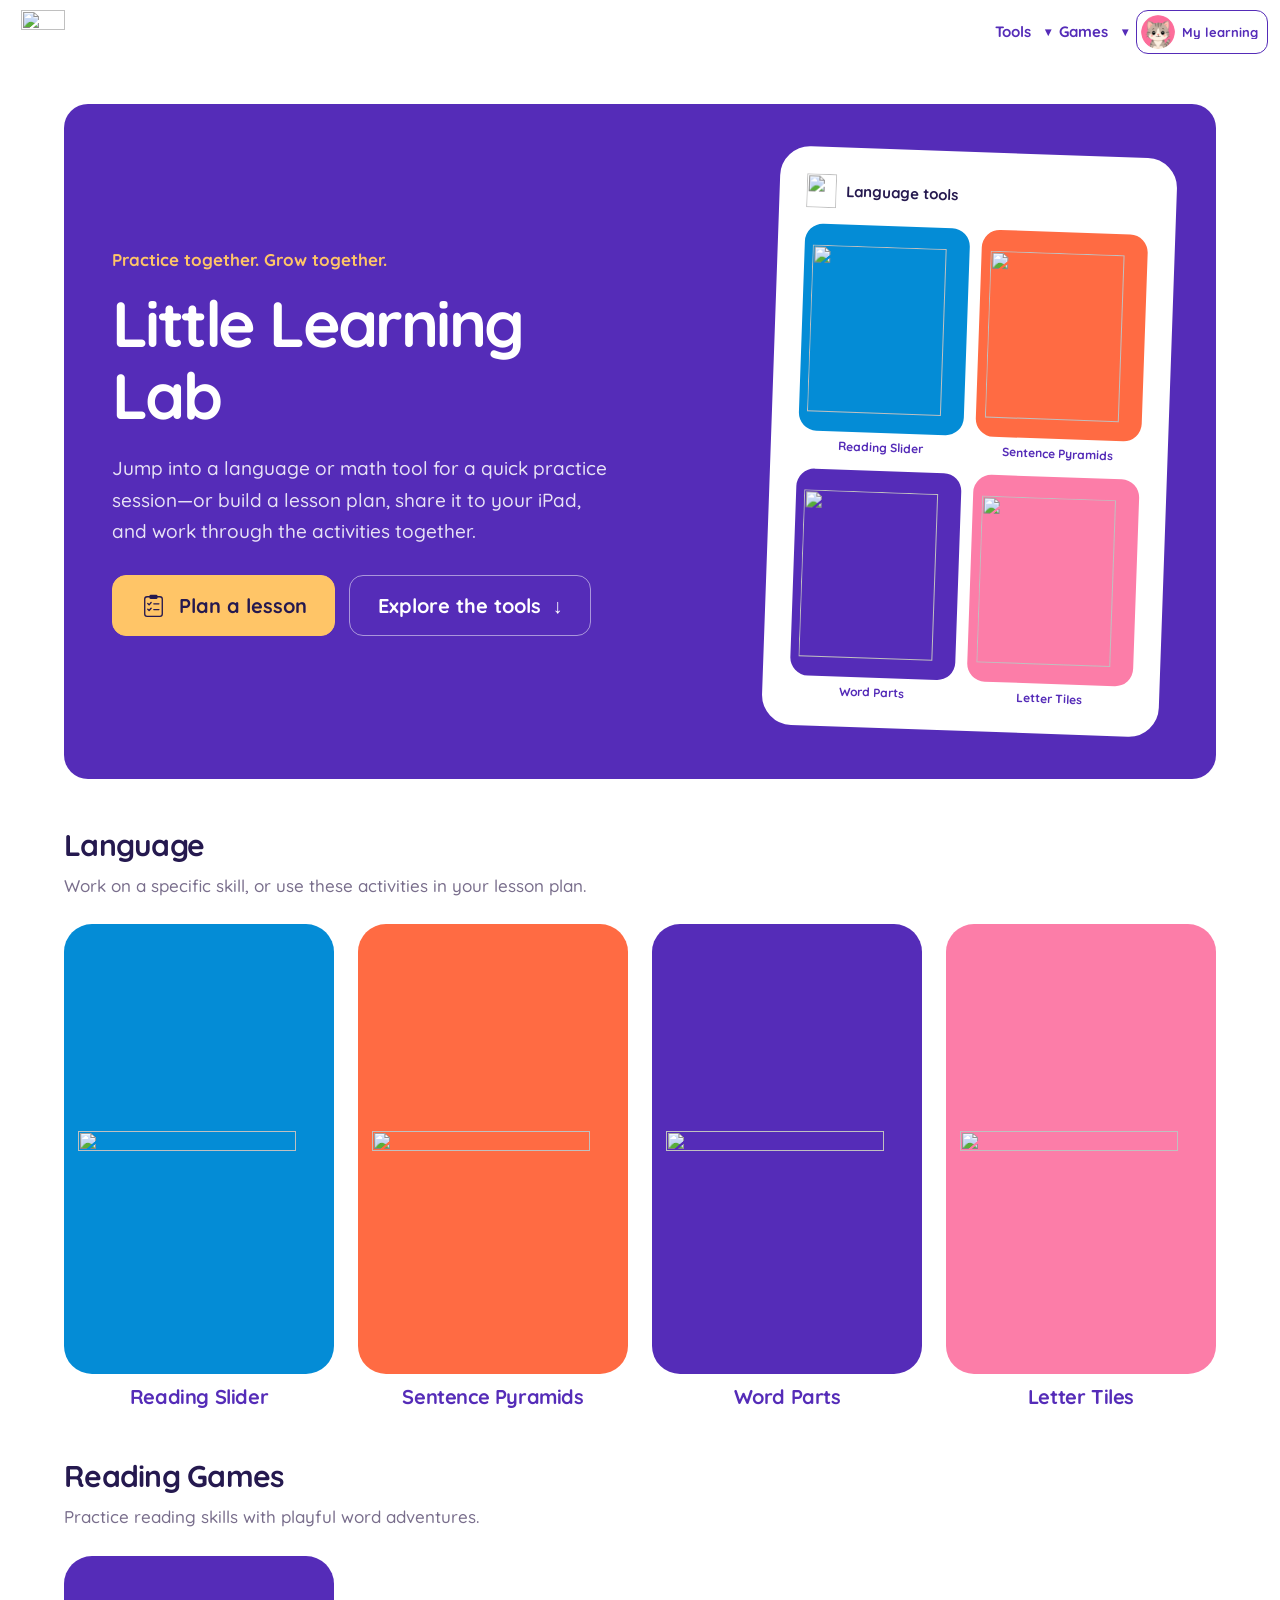
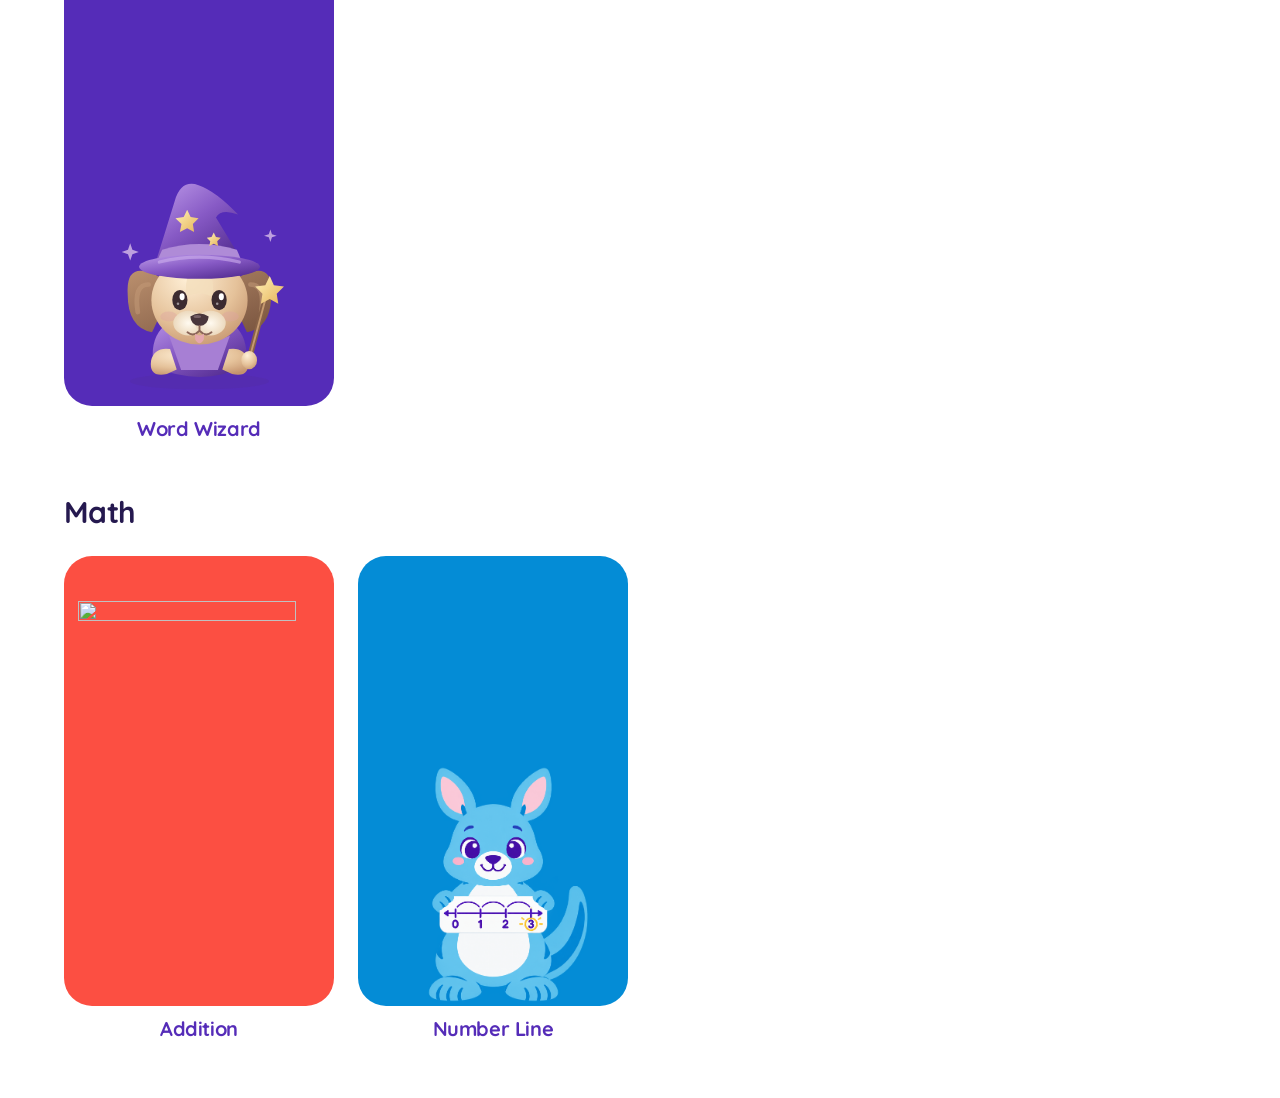
==== commit 7684356c: "Adds a game" ====
--- a/index.html
+++ b/index.html
@@ -1,6 +1,17 @@
 <!doctype html>
 <html lang="en">
 <head>
+<!-- LITTLE LEARNING LAB ANALYTICS START -->
+<script async src="https://www.googletagmanager.com/gtag/js?id=G-BHK6CX0T9Q"></script>
+<script>
+  window.dataLayer = window.dataLayer || [];
+  function gtag(){dataLayer.push(arguments);}
+  gtag('js', new Date());
+  gtag('config', 'G-BHK6CX0T9Q', { page_location: location.origin + location.pathname });
+</script>
+<script src="assets/js/analytics.js" defer></script>
+<!-- LITTLE LEARNING LAB ANALYTICS END -->
+
   <meta charset="utf-8">
   <meta name="viewport" content="width=device-width, initial-scale=1">
   <title>Little Learning Lab</title>
@@ -27,6 +38,7 @@
 <meta name="twitter:image" content="https://meghanhorton.github.io/learning-lab/assets/img/branding/social-preview.png?v=7913369b5743">
 <meta name="twitter:image:alt" content="A fan of colorful cards for Reading Slider, Sentence Pyramids, Word Parts, Letter Tiles, Addition, and Lesson Plan.">
 <!-- LITTLE LEARNING LAB SOCIAL END -->
+<link rel="stylesheet" href="assets/css/games.css">
 </head>
 <body data-page="home">
   <nav id="appbar" class="appbar" aria-label="App navigation">
@@ -94,9 +106,12 @@
       </nav>
     </section>
   
+
+<section id="reading-games" aria-labelledby="reading-games-title"><header class="practice-introduction"><h2 id="reading-games-title">Reading Games</h2><p>Practice reading skills with playful word adventures.</p></header><nav class="tool-grid" aria-label="Reading games"><a class="mascot-tool-card" data-tool="wordwizard" href="language/wordwizard.html"><span class="mascot-tool-art"><img src="assets/img/tool-icons/word-wizard.svg" alt="" width="768" height="768" loading="lazy" decoding="async"></span><h2 class="mascot-tool-title">Word Wizard</h2></a></nav></section>
 <section id="math-tools" class="math-home-section" aria-labelledby="math-tools-title"><header class="practice-introduction"><h2 id="math-tools-title">Math</h2></header><nav class="math-tool-grid" aria-label="Math tools"><a class="mascot-tool-card math-addition-card" data-tool="addition" href="math/addition.html"><span class="mascot-tool-art math-addition-art"><img src="assets/img/tool-icons/addition.png" alt="" width="1254" height="1254" loading="lazy" decoding="async"></span><h2 class="mascot-tool-title">Addition</h2></a><a class="mascot-tool-card numberline-tool-card" data-tool="numberline" href="math/numberline.html"><span class="mascot-tool-art numberline-tool-art"><img src="assets/img/tool-icons/numberline.png" alt="" width="1254" height="1254" loading="lazy" decoding="async"></span><h2 class="mascot-tool-title">Number Line</h2></a></nav></section>
 </main>
   <script src="https://code.jquery.com/jquery-3.7.1.min.js"></script>
   <script src="assets/js/app.js"></script>
+<script src="assets/js/games.js"></script>
 </body>
 </html>
--- a/assets/css/styles.css
+++ b/assets/css/styles.css
@@ -582,3 +582,208 @@
 /* NUMBER LINE CHARACTER */
 .numberline-tool-art { display:flex; flex-direction:column; align-items:center; justify-content:flex-end; padding:0; gap:0; background:#048CD6; }
 .numberline-tool-art img { display:block; width:90%; height:auto; max-height:100%; object-fit:contain; object-position:center bottom; margin:0 auto; }
+
+/* PYRAMID FIXED SIZE PAGINATION v1 */
+body[data-page='pyramid'] .reading-stage {
+  display:block; height:auto; min-height:100%; min-width:100%;
+  padding:0; position:relative;
+}
+body[data-page='pyramid'] .pyramid-page {
+  min-height:var(--pyramid-viewport-height,100%);
+  display:flex; flex-direction:column; align-items:center; justify-content:center;
+  gap:var(--line-gap,20px); padding:24px 44px; position:relative;
+  width:100%; box-sizing:border-box;
+}
+body[data-page='pyramid'] .reading-viewport {
+  scrollbar-width:thin;
+}
+body[data-page='pyramid'] .reading-viewport::-webkit-scrollbar {
+  display:block; width:8px; height:8px;
+}
+body[data-page='pyramid'] .reading-viewport::-webkit-scrollbar-thumb {
+  background:#cec3e5; border-radius:8px;
+}
+
+/* Sentence Pyramids: continuous scrolling */
+body[data-page='pyramid'] .reading-viewport {
+  scroll-snap-type: none !important;
+  scroll-behavior: smooth;
+}
+body[data-page='pyramid'] .reading-stage {
+  height: auto !important;
+  min-height: 0 !important;
+  justify-content: flex-start !important;
+}
+body[data-page='pyramid'] .reading-row {
+  height: auto !important;
+  min-height: 0 !important;
+  margin-block: 0 !important;
+  scroll-snap-align: none !important;
+  scroll-snap-stop: normal !important;
+}
+@media (prefers-reduced-motion: reduce) {
+  body[data-page='pyramid'] .reading-viewport { scroll-behavior: auto; }
+}
+
+/* Sentence Pyramid example library */
+.pyramid-library { max-width: 1050px; }
+.pyramid-library .library-intro { color: var(--muted-ink); line-height: 1.65; }
+.pyramid-library .library-search { margin: 24px 0; }
+.pyramid-library section { border: 1px solid var(--border-color); border-top: 5px solid var(--theme-orange); border-radius: 18px; padding: 24px; margin: 24px 0; }
+.pyramid-library section h2 { font-size: 24px; margin-bottom: 16px; }
+.pyramid-library ul { list-style: none; padding: 0; margin: 0; }
+.pyramid-library li { display: flex; align-items: center; flex-wrap: wrap; gap: 10px 16px; padding: 16px 0; border-top: 1px solid #f0edf5; }
+.pyramid-library li[hidden], .pyramid-library section[hidden] { display: none !important; }
+.pyramid-library li > a { flex: 1 1 260px; color: var(--ink); font-weight: 700; text-underline-offset: 4px; }
+.pyramid-library small { color: var(--muted-ink); }
+.pyramid-library .pyramid-add { flex: 0 0 auto; }
+.pyramid-library #pyramid-results { color: var(--muted-ink); }
+
+/* OFFLINE LESSON ACTIVITIES */
+.offline-builder-actions { display:flex; gap:10px; flex-wrap:wrap; margin-top:18px; }
+.offline-builder-actions .btn { min-height:44px; }
+.offline-activity-summary { display:flex; align-items:center; gap:10px; color:#25194f; }
+.offline-activity-title { font-size:20px; font-weight:600; line-height:1.4; overflow-wrap:anywhere; }
+.offline-kind-label { display:inline-block; margin:4px 0 6px; padding:3px 8px; border-radius:8px; background:#f0e9ff; color:#552CB8; font-size:12px; font-weight:700; }
+.offline-reference { margin:4px 0; font-size:15px; color:#625774; overflow-wrap:anywhere; }
+.offline-notes { margin:6px 0; white-space:pre-wrap; font-size:15px; color:#25194f; overflow-wrap:anywhere; }
+.lesson-item.is-complete .offline-activity-title { color:#796f87; text-decoration:line-through; }
+.lesson-item-content .item-kind { margin-bottom:8px; }
+.is-editing .offline-activity-summary.view-only,.is-editing .offline-kind-label.view-only { display:none; }
+.section-offline-add { display:flex; gap:8px; flex-wrap:wrap; margin-top:10px; }
+
+.section-offline-add.edit-only { display:none; }
+.is-editing .section-offline-add.edit-only { display:flex; }
+
+/* WEEKLY PDF REPORT */
+.weekly-pdf-dialog { width:min(600px,calc(100vw - 28px)); max-height:calc(100dvh - 32px); overflow:auto; padding:26px; border:0; border-radius:22px; color:#25194f; background:#fff; }
+.weekly-pdf-dialog::backdrop { background:#25194f80; }
+.weekly-pdf-dialog h2 { color:#552CB8; font-size:28px; font-weight:700; }
+.weekly-pdf-dialog p { font-size:14px; line-height:1.6; }
+.weekly-pdf-dialog label { display:block; font-weight:700; margin:16px 0; }
+.weekly-pdf-dialog .form-control { margin-top:8px; }
+.weekly-pdf-dates { display:flex; flex-wrap:wrap; gap:18px; }
+.weekly-pdf-dates label { flex:1 1 170px; }
+.weekly-pdf-dialog .weekly-pdf-choice { display:flex; align-items:center; gap:10px; min-height:44px; font-size:15px; }
+.weekly-pdf-actions { display:flex; justify-content:flex-end; gap:12px; margin-top:22px; }
+.weekly-pdf-dialog .btn { min-height:44px; }
+.weekly-pdf-dialog [hidden] { display:none !important; }
+
+/* TOOL GUIDES + DOLCH SETTINGS */
+.tool-help { margin:20px 0 28px; padding:18px 20px; background:#faf8ff; border:1px solid #e3dbed; border-radius:16px; color:#25194f; }
+.tool-help summary { font-weight:700; color:#552CB8; cursor:pointer; min-height:28px; }
+.tool-help ol { margin:16px 0 0; padding-left:22px; }
+.tool-help li { margin:10px 0; line-height:1.65; font-size:15px; }
+.dolch-setting { margin:14px 0; padding:12px 14px; border:1px solid #e3dbed; border-radius:12px; background:#faf8ff; }
+.dolch-setting label { display:flex; align-items:center; gap:10px; min-height:32px; font-weight:700; color:#25194f; }
+.dolch-setting input { flex:0 0 auto; margin:0; }
+.dolch-setting p { margin:8px 0 0; color:#625774; font-size:13px; line-height:1.5; }
+@media(max-width:576px) { .tool-help { padding:15px; } }
+
+/* STORY OVERVIEW v1 */
+.story-overview-dialog{box-sizing:border-box;width:min(52rem,calc(100vw - 2rem));max-height:calc(100vh - 2rem);max-height:calc(100dvh - 2rem);margin:auto;padding:clamp(1.25rem,4vw,2.5rem);border:3px solid #048CD6;border-radius:1.25rem;background:#fff;color:#222;overflow:auto;text-align:left;overscroll-behavior:contain;}
+.story-overview-dialog::backdrop{background:rgba(0,0,0,.55);}
+.story-overview-dialog h2{margin:0 0 .75rem;font-size:clamp(1.6rem,5vw,2.3rem);}
+.story-overview-dialog .story-overview-count{margin:0 0 1.5rem;padding:.75rem 1rem;border-radius:.8rem;background:#eaf6fd;color:#163b55;font-size:clamp(1.5rem,5vw,2.2rem);font-weight:700;line-height:1.3;}
+.story-overview-dialog .story-overview-text{white-space:pre-wrap;overflow-wrap:anywhere;font-size:clamp(1.35rem,4vw,1.9rem);line-height:1.65;margin:0 0 1.5rem;user-select:text;}
+.story-overview-dialog button{min-height:48px;white-space:normal;}
+
+/* LITTLE LEARNING LAB PROFILES v1 */
+.profile-bar{display:flex;align-items:center;gap:1rem;flex-wrap:wrap;padding:.55rem max(1rem,calc((100vw - 1100px)/2));background:#fff;border-bottom:1px solid #e5e5ec;color:#252235;}
+.profile-switch-button{display:inline-flex;align-items:center;gap:.65rem;background:#fff;color:#352357;border:2px solid #552CB8;border-radius:2rem;padding:.25rem .9rem .25rem .25rem;font:inherit;font-weight:700;min-height:48px;cursor:pointer;}
+.profile-switch-caption{font-size:.8rem;font-weight:400;}
+.profile-avatar{flex:0 0 auto;display:inline-block;width:48px;height:48px;border-radius:50%;background-color:#fff;background-repeat:no-repeat;vertical-align:middle;}
+.profile-dialog{box-sizing:border-box;width:min(48rem,calc(100vw - 2rem));max-height:calc(100vh - 2rem);max-height:calc(100dvh - 2rem);margin:auto;padding:clamp(1rem,4vw,2rem);border:3px solid #552CB8;border-radius:1.25rem;background:#fff;color:#252235;overflow:auto;text-align:left;overscroll-behavior:contain;}
+.profile-dialog::backdrop{background:rgba(0,0,0,.55);}
+.profile-dialog h2{margin:0 0 1rem;}.profile-dialog h3{margin-top:1.5rem;font-size:1.2rem;}
+.profile-grid{display:grid;grid-template-columns:repeat(auto-fit,minmax(130px,1fr));gap:1rem;margin:1rem 0;}
+.profile-card{padding:.65rem;border:1px solid #ddd7e8;border-radius:1rem;display:flex;gap:.5rem;flex-wrap:wrap;justify-content:center;}
+.profile-card-choice,.profile-animal-choice{display:flex;flex-direction:column;align-items:center;gap:.5rem;border:3px solid transparent;border-radius:1rem;background:#fff;color:#352357;padding:.5rem;min-height:48px;cursor:pointer;font:inherit;overflow-wrap:anywhere;}
+.profile-card-choice{width:100%;font-weight:700;}.profile-card-choice .profile-avatar{width:104px;height:104px;}
+.profile-card-choice[aria-current=true],.profile-animal-choice[aria-pressed=true]{border-color:#552CB8;background:#f6f1ff;}
+.profile-animal-choice .profile-avatar{width:88px;height:88px;}.profile-animal-choice span:last-child{text-transform:capitalize;}
+.profile-animal-grid{grid-template-columns:repeat(auto-fit,minmax(110px,1fr));}
+.profile-actions{display:flex;gap:.65rem;flex-wrap:wrap;margin:1rem 0;}.profile-actions button,.profile-card button,.profile-dialog button{min-height:44px;}
+.profile-lessons{max-width:1100px;margin:1.25rem auto;padding:1rem;border:2px solid #FFC567;border-radius:1rem;background:#fff;color:#252235;}
+.profile-lessons h2{font-size:1.3rem;margin:0 0 .75rem;}.profile-lessons label{display:block;margin-bottom:.3rem;}
+.profile-copy-controls{display:flex;gap:.65rem;align-items:center;flex-wrap:wrap;}.profile-copy-controls select{max-width:22rem;}
+.profile-copy-controls[hidden]{display:none!important;}.profile-error{color:#962c26;background:#fff0ed;padding:.65rem;border-radius:.5rem;margin:.5rem 0;}
+.profile-switch-button:focus-visible,.profile-card-choice:focus-visible,.profile-animal-choice:focus-visible{outline:3px solid #048CD6;outline-offset:3px;}
+@media(max-width:600px){.profile-lessons{margin:1rem;}.profile-switch-caption{display:none;}}
+
+.profile-avatar{background-size:400% 266.66666666666663%;}
+.profile-avatar[data-animal="kitten"]{background-position:0.0% 9.999999999999996%;}
+.profile-avatar[data-animal="puppy"]{background-position:33.33333333333333% 9.999999999999996%;}
+.profile-avatar[data-animal="bunny"]{background-position:66.66666666666666% 9.999999999999996%;}
+.profile-avatar[data-animal="fox"]{background-position:100.0% 9.999999999999996%;}
+.profile-avatar[data-animal="red panda"]{background-position:0.0% 90.0%;}
+.profile-avatar[data-animal="otter"]{background-position:33.33333333333333% 90.0%;}
+.profile-avatar[data-animal="bear"]{background-position:66.66666666666666% 90.0%;}
+.profile-avatar[data-animal="penguin"]{background-position:100.0% 90.0%;}
+
+/* PROFILE NAV PLACEMENT v1 */
+#appbar .profile-bar{display:inline-flex;align-items:center;flex:0 0 auto;gap:0;margin:0;padding:0;border:0;background:transparent;color:inherit;max-width:100%;}
+#appbar [data-nav-slot="links"]{flex-wrap:wrap;min-width:0;}
+#appbar .profile-switch-button{display:inline-flex;align-items:center;gap:.45rem;min-height:44px;height:44px;margin:0;padding:3px 9px 3px 4px;border:1.5px solid currentColor;border-radius:12px;background:transparent;color:inherit;font-size:13px;line-height:1.15;white-space:nowrap;}
+#appbar .profile-switch-button .profile-avatar{width:34px;height:34px;flex:0 0 34px;}
+#appbar .profile-nav-name{max-width:12ch;overflow:hidden;text-overflow:ellipsis;white-space:nowrap;}
+#appbar .profile-switch-caption{display:none;}
+#appbar .profile-switch-button:focus-visible{outline:3px solid currentColor;outline-offset:3px;}
+#appbar .profile-bar .profile-error{max-width:22rem;font-size:12px;white-space:normal;}
+@media(max-width:480px){#appbar .profile-nav-name{display:none;}#appbar .profile-switch-button{padding:3px 4px;}}
+
+/* PROFILE SPACING AND CROPS v1 */
+body[data-page="lesson"] > .profile-lessons{margin-top:calc(var(--nav-height,76px) + 24px);}
+body[data-page="lesson"] > .profile-lessons + #lesson-panel{padding-top:24px;}
+.profile-avatar{background-size:contain!important;background-position:center!important;background-color:transparent;}
+.profile-avatar[data-animal="kitten"]{background-image:url("../img/profiles/kitten.png?v=crop1")!important;}
+.profile-avatar[data-animal="puppy"]{background-image:url("../img/profiles/puppy.png?v=crop1")!important;}
+.profile-avatar[data-animal="bunny"]{background-image:url("../img/profiles/bunny.png?v=crop1")!important;}
+.profile-avatar[data-animal="fox"]{background-image:url("../img/profiles/fox.png?v=crop1")!important;}
+.profile-avatar[data-animal="red panda"]{background-image:url("../img/profiles/red-panda.png?v=crop1")!important;}
+.profile-avatar[data-animal="otter"]{background-image:url("../img/profiles/otter.png?v=crop1")!important;}
+.profile-avatar[data-animal="bear"]{background-image:url("../img/profiles/bear.png?v=crop1")!important;}
+.profile-avatar[data-animal="penguin"]{background-image:url("../img/profiles/penguin.png?v=crop1")!important;}
+
+/* LESSON NAV CONSOLIDATION v2 */
+#appbar .nav-tools-profile{display:flex;align-items:center;gap:8px;margin-left:auto;order:90;flex:0 0 auto;}
+#appbar .nav-tools-profile .profile-bar{padding:0;margin:0;border:0;background:transparent;color:inherit;display:inline-flex;}
+#appbar .nav-tools-profile .minimal-tools{margin:0;}
+body.lesson-ui-v2 #lesson-panel{padding-top:calc(var(--nav-height,76px) + 24px);padding-bottom:calc(var(--lesson-v2-footer-height,110px) + 28px);}
+#profile-page-title{font-size:clamp(28px,4vw,42px);margin:0 0 22px;line-height:1.2;overflow-wrap:anywhere;}
+body.lesson-ui-v2 #lesson-title{font-size:clamp(21px,3vw,29px);margin:0;}
+body.lesson-ui-v2 #lesson-editor-nav{position:fixed;left:0;right:0;bottom:0;overflow:visible!important;z-index:1001;}
+body.lesson-ui-v2 #lesson-editor-nav .lesson-editor-inner{display:flex;align-items:center;justify-content:center;gap:12px;flex-wrap:wrap;overflow:visible!important;}
+body.lesson-ui-v2 #lesson-editor-nav [data-nav-slot="lesson-editor"]{display:flex;align-items:center;gap:10px;flex-wrap:wrap;overflow:visible!important;}
+body.lesson-ui-v2 .lesson-quick-actions{display:inline-flex;gap:0;border:1px solid #cec3e5;border-radius:12px;overflow:hidden;}
+body.lesson-ui-v2 #lesson-editor-nav .lesson-quick-actions .icon-button{width:44px;height:44px;min-width:44px;min-height:44px;padding:10px;border:0;border-radius:0;justify-content:center;}
+body.lesson-ui-v2 .lesson-quick-actions .icon-button+.icon-button{border-left:1px solid #cec3e5!important;}
+body.lesson-ui-v2 .lesson-quick-actions .lesson-editor-label,body.lesson-ui-v2 .lesson-quick-actions .lesson-control-label{display:none!important;}
+.lesson-dropup{position:relative;flex:0 0 auto;}
+.lesson-dropup>summary{list-style:none;cursor:pointer;border:1.5px solid #cec3e5;background:white;color:#352357;border-radius:12px;min-height:44px;padding:11px 13px;font-size:14px;font-weight:700;white-space:nowrap;}
+.lesson-dropup>summary::-webkit-details-marker{display:none;}.lesson-dropup>summary::after{content:' ▴';}.lesson-dropup[open]>summary{background:#f5f0ff;border-color:#552CB8;}
+.lesson-menu-panel{position:absolute;bottom:calc(100% + 10px);left:0;width:min(310px,calc(100vw - 24px));max-height:min(60vh,28rem);overflow:auto;padding:12px;border:1px solid #ded8ef;border-radius:14px;background:#fff;color:#25194f;box-shadow:0 6px 24px #25194f30;z-index:1100;}
+.lesson-dropup:not([open])>.lesson-menu-panel{display:none!important;}
+body.lesson-ui-v2 #lesson-editor-nav .lesson-menu-panel .icon-button{display:flex;justify-content:flex-start;width:100%;height:auto;min-height:44px;gap:10px;padding:10px;border:0;border-radius:8px;white-space:normal;text-align:left;}
+.lesson-menu-panel .lesson-control-label{font-size:14px;}.lesson-menu-panel .nav-icon{width:20px;height:20px;}.lesson-menu-subheading{border-top:1px solid #e5dfee;margin-top:8px;padding:12px 8px 5px;font-size:12px;font-weight:700;color:#736b8b;}
+.lesson-menu-panel .lesson-delete-action{color:#a32926!important;}.lesson-menu-panel label{display:block;font-weight:700;margin-bottom:8px;}.lesson-saved-count{font-size:12px;margin:10px 0 0;color:#736b8b;}
+body.lesson-ui-v2 #lesson-weekly-pdf{display:inline-flex;width:auto;min-height:44px;gap:8px;padding:10px 12px;}
+body.lesson-ui-v2 #lesson-weekly-pdf .lesson-control-label{font-size:14px;white-space:nowrap;}
+.lesson-dropup>summary:focus-visible{outline:3px solid #048CD6;outline-offset:3px;}
+@media(max-width:600px){body.lesson-ui-v2 #lesson-editor-nav .lesson-editor-inner{gap:8px;}body.lesson-ui-v2 #lesson-editor-nav [data-nav-slot="lesson-editor"]{gap:8px;justify-content:center;}.lesson-dropup>summary{padding:11px 9px;font-size:13px;}}
+
+body.lesson-ui-v2 #lesson-editor-nav .lesson-menu-panel .icon-button[hidden]{display:none!important;}
+
+/* TOOLS PROFILE FAR RIGHT v1 */
+#appbar.appbar{display:flex!important;left:0!important;right:0!important;width:100%!important;max-width:none!important;box-sizing:border-box!important;padding-right:max(12px,env(safe-area-inset-right,0px))!important;}
+#appbar.appbar>#nav-tools-profile.nav-tools-profile{display:flex!important;align-items:center!important;justify-content:flex-end!important;flex:1 0 auto!important;order:2147483647!important;margin:0 0 0 auto!important;width:auto!important;max-width:none!important;gap:8px!important;}
+#appbar #nav-tools-profile>.minimal-tools,#appbar #nav-tools-profile>.profile-bar{flex:0 0 auto!important;margin:0!important;}
+#appbar #nav-tools-profile>.minimal-tools{position:relative!important;}
+#appbar #nav-tools-profile>.minimal-tools>:not(summary){left:auto!important;right:0!important;}
+
+/* LESSON MENU TEXT STYLING v1 */
+body.lesson-ui-v2 #lesson-manage-menu>summary,
+body.lesson-ui-v2 #lesson-saved-menu>summary{color:#552CB8!important;}
+body.lesson-ui-v2 #lesson-weekly-pdf,
+body.lesson-ui-v2 #lesson-weekly-pdf .lesson-control-label,
+body.lesson-ui-v2 #lesson-weekly-pdf .lesson-editor-label{font-weight:700!important;}
--- a/assets/css/games.css
+++ b/assets/css/games.css
@@ -0,0 +1,31 @@
+/* Games uses the same heading, art and card classes as reading tools. */
+.home-content #reading-games{margin-top:48px;margin-bottom:48px;scroll-margin-top:calc(var(--nav-height,76px) + 24px)}
+.home-content #reading-games .tool-grid{grid-template-columns:repeat(4,minmax(0,1fr));gap:24px;align-items:start}
+.home-content #reading-games .mascot-tool-card{max-width:none}
+.mascot-tool-card[data-tool="wordwizard"]{--mascot-color:#552CB8;--tool-color:#552CB8;--tool-ink:#fff;--tool-name-color:#552CB8}
+.tool-theme[data-tool="wordwizard"]{--tool-color:#552CB8;--tool-ink:#fff;--tool-name-color:#552CB8}
+body[data-page="wordwizard"] .ww-wrap{padding-top:calc(var(--nav-height,76px) + 32px)}
+body[data-page="wordwizard"] .appbar .tool-brand-name{color:#552CB8}
+[data-games-menu] a img{flex:0 0 auto;vertical-align:middle}
+@media(max-width:900px){.home-content #reading-games .tool-grid{grid-template-columns:repeat(2,minmax(0,1fr))}}
+@media(max-width:576px){.home-content #reading-games .tool-grid{grid-template-columns:1fr}.home-content #reading-games{margin-top:36px;margin-bottom:36px}}
+/* WORD WIZARD FONT REPAIR v2 */
+body[data-page="wordwizard"]{font-family:'Quicksand',Arial,sans-serif!important;font-weight:500;color:#25194f}
+body[data-page="wordwizard"] :is(h1,h2,h3,p,label,select,summary,.ww-btn,.ww-feedback,.ww-trail,.ww-nav,.appbar,.tool-brand-name){font-family:'Quicksand',Arial,sans-serif!important}
+body[data-page="wordwizard"] :is(h1,h2,h3,summary,.ww-btn,.ww-feedback,.tool-brand-name){font-weight:700}
+body[data-page="wordwizard"] .ww-tile,body[data-page="wordwizard"] .ww-bank button,body[data-page="wordwizard"] .tile,body[data-page="wordwizard"] .bank button{font-family:'KG Primary Penmanship Alt',Arial,sans-serif!important;font-weight:400!important;font-synthesis:none}
+body[data-page="wordwizard"] #appbar .appbar-title{display:flex!important;align-items:center;min-width:0}
+body[data-page="wordwizard"] #appbar .ww-navbar-brand{display:inline-flex;align-items:center;gap:9px}
+body[data-page="wordwizard"] #appbar .ww-navbar-brand img{width:46px;height:46px;object-fit:contain;flex:none}
+body[data-page="wordwizard"] #appbar .ww-navbar-brand .tool-brand-name{display:inline!important;color:#552CB8;font-size:16px;font-weight:700;white-space:nowrap}
+@media(max-width:576px){body[data-page="wordwizard"] #appbar .ww-navbar-brand img{width:36px;height:36px}body[data-page="wordwizard"] #appbar .ww-navbar-brand .tool-brand-name{font-size:13px}}
+/* WORD WIZARD NAV DIVIDER */
+body[data-page="wordwizard"] #appbar .appbar-title{
+  border-inline-start:1px solid var(--border-color,#ded8ef);
+  padding-inline-start:14px;
+  margin-inline-start:2px;
+  align-self:center;
+}
+@media(max-width:576px){
+  body[data-page="wordwizard"] #appbar .appbar-title{padding-inline-start:10px;}
+}
